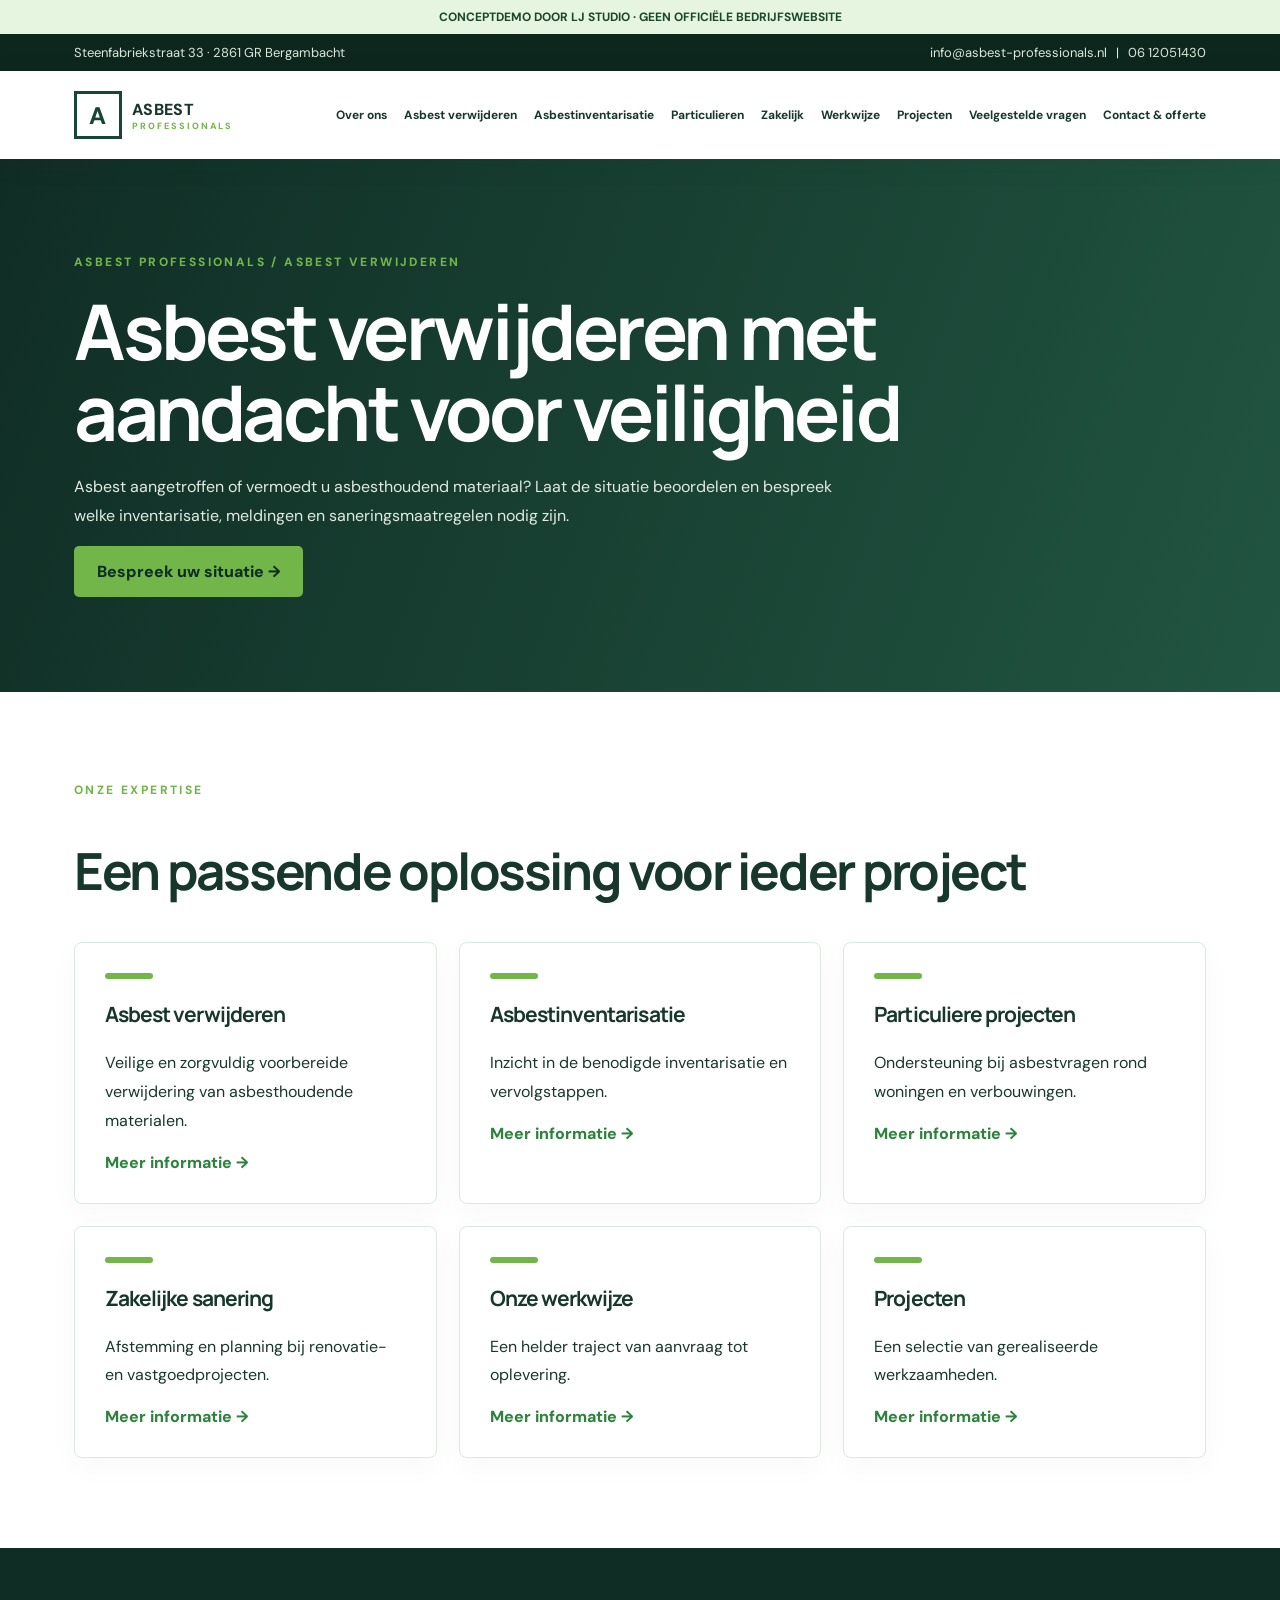
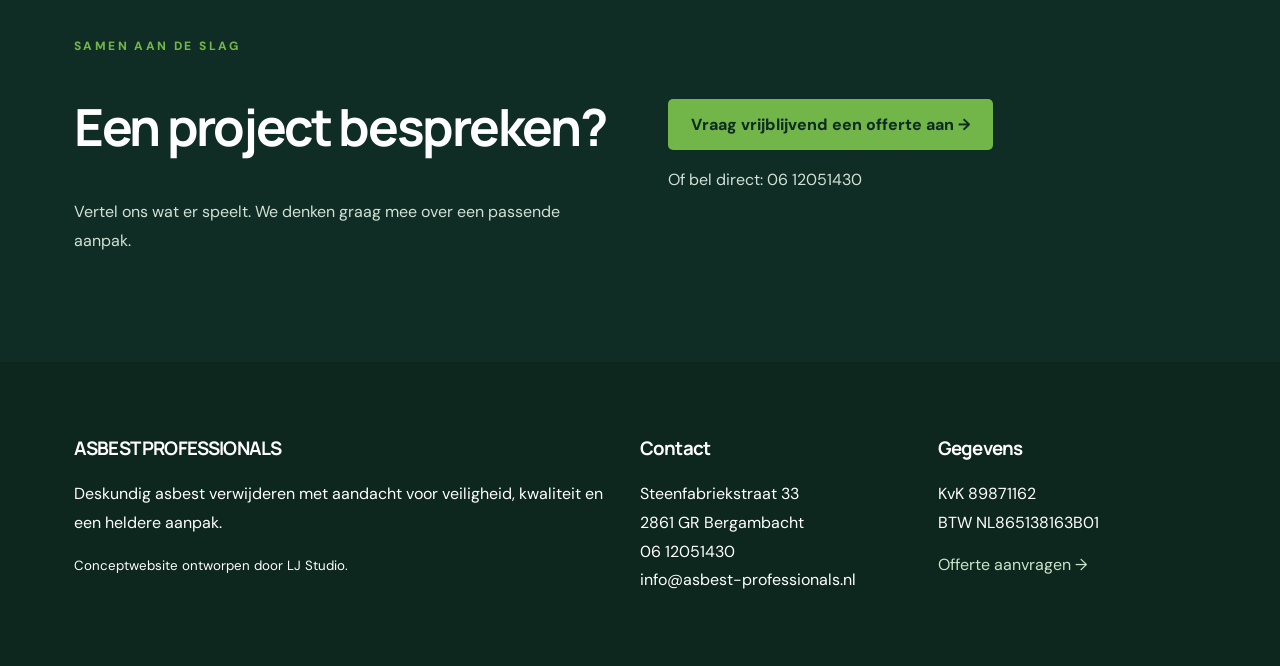
==== asbest-verwijderen.html @ 1d274811 "Add files via upload" ====
<!doctype html><html lang="nl"><head><meta charset="utf-8"><meta name="viewport" content="width=device-width,initial-scale=1"><title>Asbest verwijderen met aandacht voor veiligheid | Asbest Professionals B.V.</title><meta name="description" content="Asbest aangetroffen of vermoedt u asbesthoudend materiaal? Laat de situatie beoordelen en bespreek welke inventarisatie, meldingen en saneringsmaatregelen "><meta name="robots" content="noindex,nofollow"><meta property="og:title" content="Asbest verwijderen met aandacht voor veiligheid"><meta property="og:description" content="Asbest aangetroffen of vermoedt u asbesthoudend materiaal? Laat de situatie beoordelen en bespreek welke inventarisatie, meldingen en saneringsmaatregelen "><meta property="og:type" content="website"><meta property="og:image" content="https://impro.usercontent.one/appid/oneComWsb/domain/asbest-professionals.nl/media/asbest-professionals.nl/onewebmedia/original-5F8E7474-5B0B-4ED8-800B-7B8C0228FE6B.jpeg?etag=%228b2d0-66694ba5%22&amp;quality=85&amp;sourceContentType=image%2Fjpeg"><link rel="stylesheet" href="/style.css"><script type="application/ld+json">{"@context": "https://schema.org", "@type": "LocalBusiness", "name": "Asbest Professionals B.V.", "telephone": "+31612051430", "email": "info@asbest-professionals.nl", "address": {"@type": "PostalAddress", "streetAddress": "Steenfabriekstraat 33", "postalCode": "2861 GR", "addressLocality": "Bergambacht", "addressCountry": "NL"}}</script></head><body><div class="demo">CONCEPTDEMO DOOR LJ STUDIO · GEEN OFFICIËLE BEDRIJFSWEBSITE</div><div class="top"><div class="container"><span>Steenfabriekstraat 33 · 2861 GR Bergambacht</span><span><a href="mailto:info@asbest-professionals.nl">info@asbest-professionals.nl</a> &nbsp; | &nbsp; <a href="tel:+31612051430">06 12051430</a></span></div></div><header><div class="container head"><a href="/index.html" class="logo"><span class="logo-mark">A</span><span>ASBEST <small>PROFESSIONALS</small></span></a><nav aria-label="Hoofdnavigatie"><a href="/over-ons.html">Over ons</a><a href="/asbest-verwijderen.html">Asbest verwijderen</a><a href="/asbestinventarisatie.html">Asbestinventarisatie</a><a href="/particulieren.html">Particulieren</a><a href="/zakelijk.html">Zakelijk</a><a href="/werkwijze.html">Werkwijze</a><a href="/projecten.html">Projecten</a><a href="/veelgestelde-vragen.html">Veelgestelde vragen</a><a href="/contact.html">Contact & offerte</a></nav></div></header><main><section class="subhero"><div class="container"><div class="eyebrow">Asbest Professionals / Asbest verwijderen</div><h1>Asbest verwijderen met aandacht voor veiligheid</h1><p>Asbest aangetroffen of vermoedt u asbesthoudend materiaal? Laat de situatie beoordelen en bespreek welke inventarisatie, meldingen en saneringsmaatregelen nodig zijn.</p><a class="btn" href="/contact.html">Bespreek uw situatie →</a></div></section><section class="section"><div class="container"><div class="eyebrow">Onze expertise</div><h2>Een passende oplossing voor ieder project</h2><div class="grid"><article class="tile"><div class="stripe"></div><h3>Asbest verwijderen</h3><p>Veilige en zorgvuldig voorbereide verwijdering van asbesthoudende materialen.</p><a href="/asbest-verwijderen.html">Meer informatie →</a></article><article class="tile"><div class="stripe"></div><h3>Asbestinventarisatie</h3><p>Inzicht in de benodigde inventarisatie en vervolgstappen.</p><a href="/asbestinventarisatie.html">Meer informatie →</a></article><article class="tile"><div class="stripe"></div><h3>Particuliere projecten</h3><p>Ondersteuning bij asbestvragen rond woningen en verbouwingen.</p><a href="/particulieren.html">Meer informatie →</a></article><article class="tile"><div class="stripe"></div><h3>Zakelijke sanering</h3><p>Afstemming en planning bij renovatie- en vastgoedprojecten.</p><a href="/zakelijk.html">Meer informatie →</a></article><article class="tile"><div class="stripe"></div><h3>Onze werkwijze</h3><p>Een helder traject van aanvraag tot oplevering.</p><a href="/werkwijze.html">Meer informatie →</a></article><article class="tile"><div class="stripe"></div><h3>Projecten</h3><p>Een selectie van gerealiseerde werkzaamheden.</p><a href="/projecten.html">Meer informatie →</a></article></div></div></section><section class="section dark-section"><div class="container split"><div><div class="eyebrow">Samen aan de slag</div><h2>Een project bespreken?</h2><p>Vertel ons wat er speelt. We denken graag mee over een passende aanpak.</p></div><div><a class="btn" href="/contact.html">Vraag vrijblijvend een offerte aan →</a><p>Of bel direct: <a href="tel:+31612051430">06 12051430</a></p></div></div></section></main><footer><div class="container foot"><div><h3>ASBEST PROFESSIONALS</h3><p>Deskundig asbest verwijderen met aandacht voor veiligheid, kwaliteit en een heldere aanpak.</p><small>Conceptwebsite ontworpen door LJ Studio.</small></div><div><h3>Contact</h3><p>Steenfabriekstraat 33<br>2861 GR Bergambacht<br>06 12051430<br>info@asbest-professionals.nl</p></div><div><h3>Gegevens</h3><p>KvK 89871162<br>BTW NL865138163B01</p><a href="/contact.html">Offerte aanvragen →</a></div></div></footer></body></html>
---- style.css ----
@import url('https://fonts.googleapis.com/css2?family=DM+Sans:wght@400;500;600;700&family=Manrope:wght@400;600;700;800&display=swap');:root{--green:#72b64a;--dark:#102d25;--forest:#174637;--muted:#607269;--cream:#f3f7f1}*{box-sizing:border-box}body{margin:0;font:16px 'DM Sans',sans-serif;color:#17372d;background:#fff}h1,h2,h3{font-family:Manrope,sans-serif;letter-spacing:-.045em}h1{font-size:clamp(2.8rem,6vw,5.7rem);line-height:1.06;margin:20px 0}h2{font-size:clamp(2rem,4vw,3.3rem);line-height:1.15}p{line-height:1.8}a{color:inherit;text-decoration:none}.container{max-width:1180px;margin:auto;padding:0 24px}.top{background:#0d261e;color:#dce8dc;font-size:13px;padding:10px 0}.top .container{display:flex;justify-content:space-between;gap:20px;flex-wrap:wrap}header{background:white;position:sticky;top:0;z-index:20;box-shadow:0 4px 30px #102d2510}.head{display:flex;align-items:center;justify-content:space-between;min-height:88px;gap:20px}.logo{display:flex;align-items:center;gap:10px;font-weight:800;letter-spacing:.02em}.logo-mark{width:48px;height:48px;border:3px solid var(--forest);display:grid;place-items:center;color:var(--forest);font-size:24px}.logo small{display:block;letter-spacing:.22em;font-size:9px;color:var(--green)}nav{display:flex;gap:17px;flex-wrap:wrap;font-size:12px;font-weight:700}nav a:hover{color:#4c9d32}.btn{display:inline-flex;align-items:center;justify-content:center;padding:15px 23px;background:var(--green);border-radius:5px;color:#0e2c21;font-weight:800;border:0;cursor:pointer}.btn.dark{background:var(--dark);color:white}.hero{background:linear-gradient(90deg,#102d25f2 0%,#102d25d9 48%,#102d2522 100%),url('https://impro.usercontent.one/appid/oneComWsb/domain/asbest-professionals.nl/media/asbest-professionals.nl/onewebmedia/original-5F8E7474-5B0B-4ED8-800B-7B8C0228FE6B.jpeg?etag=%228b2d0-66694ba5%22&quality=85&sourceContentType=image%2Fjpeg') center/cover;min-height:590px;display:flex;align-items:center;color:white}.hero .container{width:100%}.hero p{max-width:610px;color:#e4ede5;font-size:18px}.eyebrow{text-transform:uppercase;letter-spacing:.2em;color:var(--green);font-weight:800;font-size:12px}.actions{display:flex;gap:14px;flex-wrap:wrap;margin-top:30px}.outline{border:1px solid #ffffff99;color:white;padding:14px 22px;border-radius:5px;font-weight:700}.section{padding:90px 0}.soft{background:var(--cream)}.grid{display:grid;grid-template-columns:repeat(3,1fr);gap:22px}.tile{background:white;padding:30px;border:1px solid #dce9de;border-radius:8px;box-shadow:0 8px 30px #102d2508}.tile h3{font-size:21px}.tile a{color:#2d823c;font-weight:800}.stripe{height:6px;width:48px;background:var(--green);border-radius:6px}.photo{width:100%;height:290px;object-fit:cover;border-radius:8px}.split{display:grid;grid-template-columns:1fr 1fr;gap:55px;align-items:center}.dark-section{background:var(--dark);color:white}.dark-section p{color:#d1e1d6}.subhero{padding:95px 0;background:linear-gradient(110deg,#102d25,#215541);color:white}.subhero p{max-width:780px;color:#e1ebe2}.project-list{display:grid;grid-template-columns:repeat(3,1fr);gap:16px}.project{border:1px solid #dbe6df;border-radius:7px;padding:22px;background:white}.project span{font-size:12px;color:#5b9e4e;font-weight:800}.faq details{padding:22px 0;border-bottom:1px solid #d6e3d8}.faq summary{cursor:pointer;font-weight:800}.formgrid{display:grid;grid-template-columns:1fr 1fr;gap:18px}label{display:block;font-weight:700;font-size:13px;margin-bottom:7px}input,select,textarea{width:100%;padding:14px;border:1px solid #cadace;border-radius:5px;font:inherit}textarea{min-height:130px}footer{background:#0d261e;color:white;padding:55px 0}footer a{color:#cbe4c8}.foot{display:grid;grid-template-columns:2fr 1fr 1fr;gap:30px}.notice{background:#e7f1e7;padding:15px;border-left:4px solid var(--green);font-size:14px}.demo{background:#e5f5df;color:#18472a;padding:9px;text-align:center;font-size:12px;font-weight:700}@media(max-width:850px){nav{overflow-x:auto;flex-wrap:nowrap;padding:10px 0;max-width:100%}.head{flex-direction:column;align-items:flex-start;padding-top:15px}.grid,.project-list{grid-template-columns:1fr 1fr}.split,.foot{grid-template-columns:1fr}.hero{min-height:580px;background-position:65% center}}@media(max-width:550px){.grid,.project-list,.formgrid{grid-template-columns:1fr}.section{padding:60px 0}.top{font-size:11px}h1{font-size:2.8rem}}
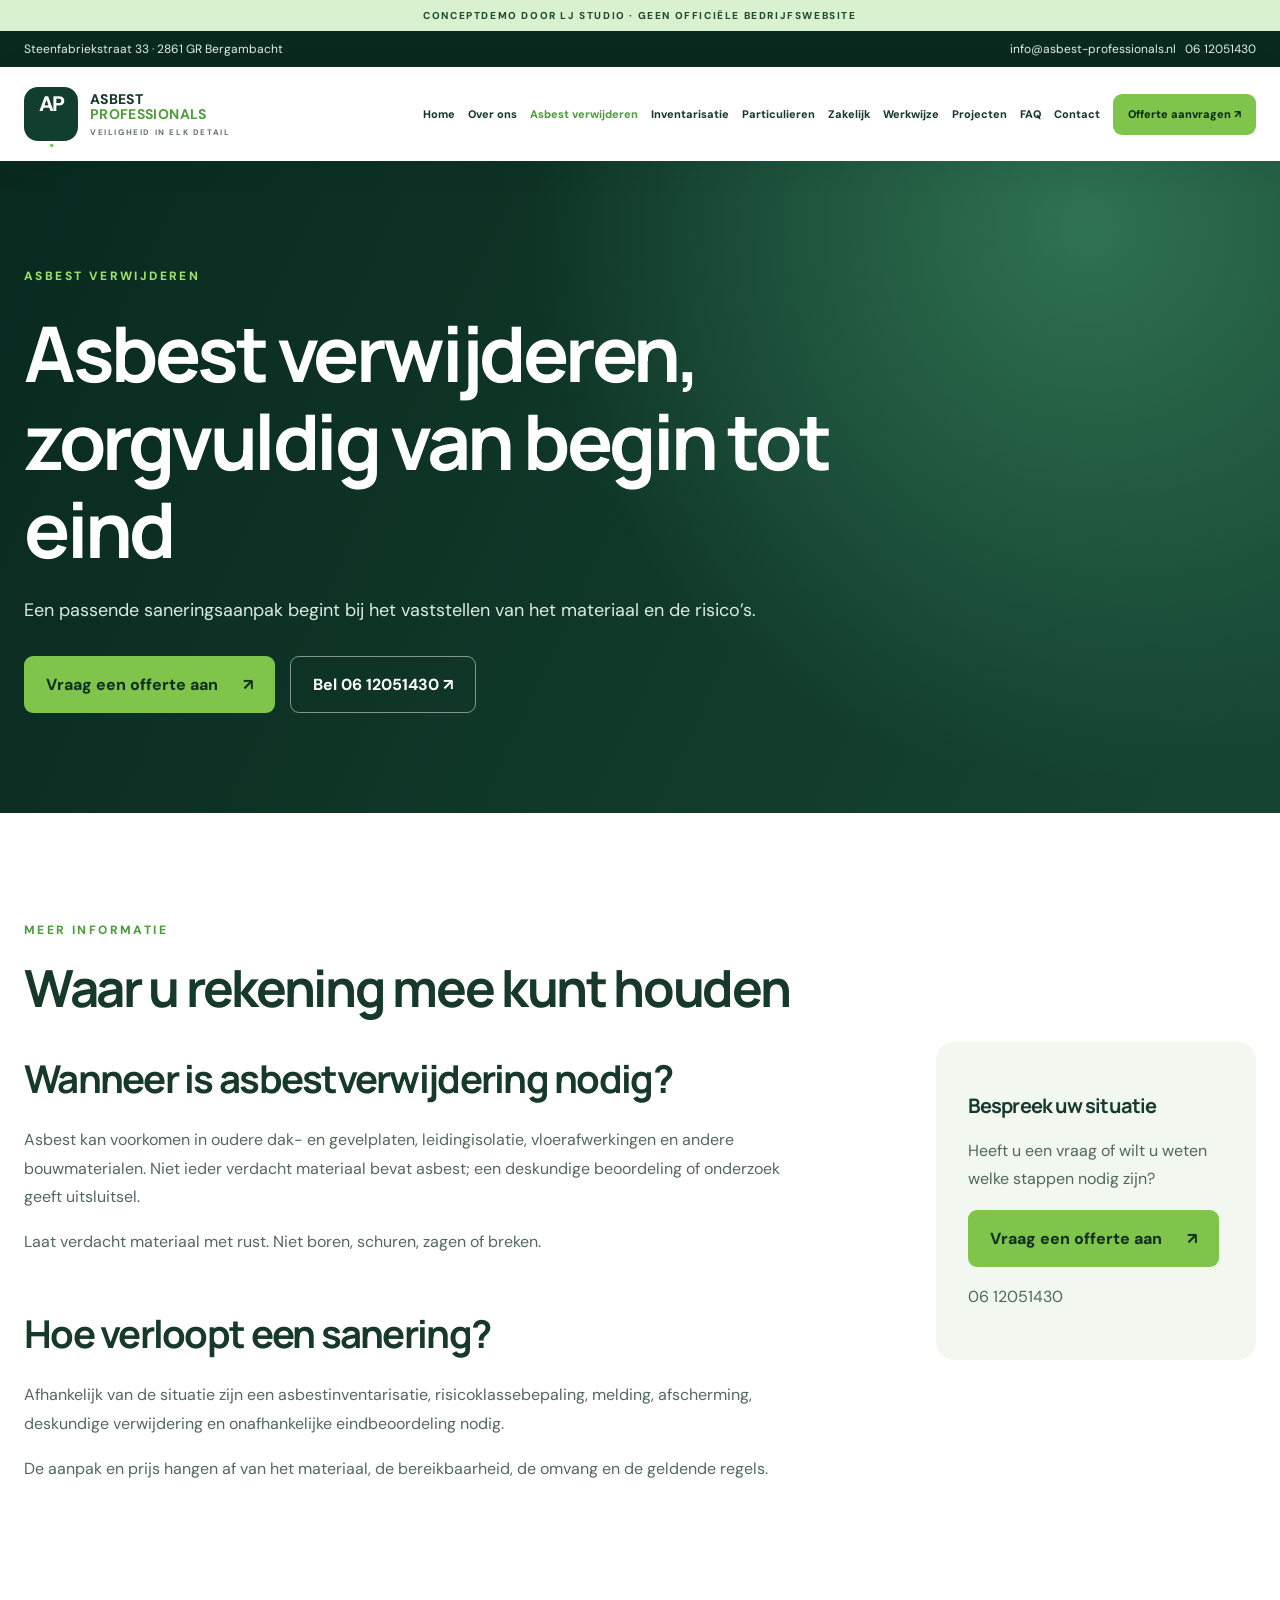
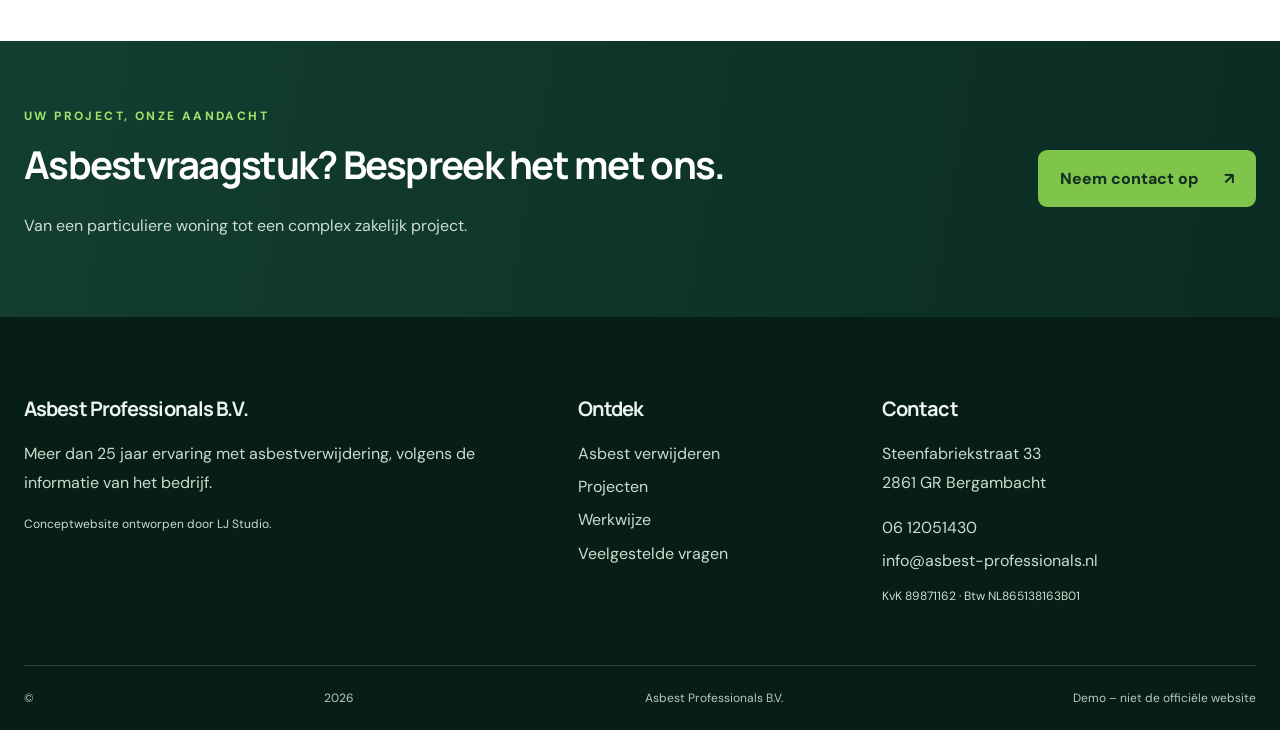
==== commit c3a63ac4: "Add files via upload" ====
--- a/asbest-verwijderen.html
+++ b/asbest-verwijderen.html
@@ -1 +1 @@
-<!doctype html><html lang="nl"><head><meta charset="utf-8"><meta name="viewport" content="width=device-width,initial-scale=1"><title>Asbest verwijderen met aandacht voor veiligheid | Asbest Professionals B.V.</title><meta name="description" content="Asbest aangetroffen of vermoedt u asbesthoudend materiaal? Laat de situatie beoordelen en bespreek welke inventarisatie, meldingen en saneringsmaatregelen "><meta name="robots" content="noindex,nofollow"><meta property="og:title" content="Asbest verwijderen met aandacht voor veiligheid"><meta property="og:description" content="Asbest aangetroffen of vermoedt u asbesthoudend materiaal? Laat de situatie beoordelen en bespreek welke inventarisatie, meldingen en saneringsmaatregelen "><meta property="og:type" content="website"><meta property="og:image" content="https://impro.usercontent.one/appid/oneComWsb/domain/asbest-professionals.nl/media/asbest-professionals.nl/onewebmedia/original-5F8E7474-5B0B-4ED8-800B-7B8C0228FE6B.jpeg?etag=%228b2d0-66694ba5%22&amp;quality=85&amp;sourceContentType=image%2Fjpeg"><link rel="stylesheet" href="/style.css"><script type="application/ld+json">{"@context": "https://schema.org", "@type": "LocalBusiness", "name": "Asbest Professionals B.V.", "telephone": "+31612051430", "email": "info@asbest-professionals.nl", "address": {"@type": "PostalAddress", "streetAddress": "Steenfabriekstraat 33", "postalCode": "2861 GR", "addressLocality": "Bergambacht", "addressCountry": "NL"}}</script></head><body><div class="demo">CONCEPTDEMO DOOR LJ STUDIO · GEEN OFFICIËLE BEDRIJFSWEBSITE</div><div class="top"><div class="container"><span>Steenfabriekstraat 33 · 2861 GR Bergambacht</span><span><a href="mailto:info@asbest-professionals.nl">info@asbest-professionals.nl</a> &nbsp; | &nbsp; <a href="tel:+31612051430">06 12051430</a></span></div></div><header><div class="container head"><a href="/index.html" class="logo"><span class="logo-mark">A</span><span>ASBEST <small>PROFESSIONALS</small></span></a><nav aria-label="Hoofdnavigatie"><a href="/over-ons.html">Over ons</a><a href="/asbest-verwijderen.html">Asbest verwijderen</a><a href="/asbestinventarisatie.html">Asbestinventarisatie</a><a href="/particulieren.html">Particulieren</a><a href="/zakelijk.html">Zakelijk</a><a href="/werkwijze.html">Werkwijze</a><a href="/projecten.html">Projecten</a><a href="/veelgestelde-vragen.html">Veelgestelde vragen</a><a href="/contact.html">Contact & offerte</a></nav></div></header><main><section class="subhero"><div class="container"><div class="eyebrow">Asbest Professionals / Asbest verwijderen</div><h1>Asbest verwijderen met aandacht voor veiligheid</h1><p>Asbest aangetroffen of vermoedt u asbesthoudend materiaal? Laat de situatie beoordelen en bespreek welke inventarisatie, meldingen en saneringsmaatregelen nodig zijn.</p><a class="btn" href="/contact.html">Bespreek uw situatie →</a></div></section><section class="section"><div class="container"><div class="eyebrow">Onze expertise</div><h2>Een passende oplossing voor ieder project</h2><div class="grid"><article class="tile"><div class="stripe"></div><h3>Asbest verwijderen</h3><p>Veilige en zorgvuldig voorbereide verwijdering van asbesthoudende materialen.</p><a href="/asbest-verwijderen.html">Meer informatie →</a></article><article class="tile"><div class="stripe"></div><h3>Asbestinventarisatie</h3><p>Inzicht in de benodigde inventarisatie en vervolgstappen.</p><a href="/asbestinventarisatie.html">Meer informatie →</a></article><article class="tile"><div class="stripe"></div><h3>Particuliere projecten</h3><p>Ondersteuning bij asbestvragen rond woningen en verbouwingen.</p><a href="/particulieren.html">Meer informatie →</a></article><article class="tile"><div class="stripe"></div><h3>Zakelijke sanering</h3><p>Afstemming en planning bij renovatie- en vastgoedprojecten.</p><a href="/zakelijk.html">Meer informatie →</a></article><article class="tile"><div class="stripe"></div><h3>Onze werkwijze</h3><p>Een helder traject van aanvraag tot oplevering.</p><a href="/werkwijze.html">Meer informatie →</a></article><article class="tile"><div class="stripe"></div><h3>Projecten</h3><p>Een selectie van gerealiseerde werkzaamheden.</p><a href="/projecten.html">Meer informatie →</a></article></div></div></section><section class="section dark-section"><div class="container split"><div><div class="eyebrow">Samen aan de slag</div><h2>Een project bespreken?</h2><p>Vertel ons wat er speelt. We denken graag mee over een passende aanpak.</p></div><div><a class="btn" href="/contact.html">Vraag vrijblijvend een offerte aan →</a><p>Of bel direct: <a href="tel:+31612051430">06 12051430</a></p></div></div></section></main><footer><div class="container foot"><div><h3>ASBEST PROFESSIONALS</h3><p>Deskundig asbest verwijderen met aandacht voor veiligheid, kwaliteit en een heldere aanpak.</p><small>Conceptwebsite ontworpen door LJ Studio.</small></div><div><h3>Contact</h3><p>Steenfabriekstraat 33<br>2861 GR Bergambacht<br>06 12051430<br>info@asbest-professionals.nl</p></div><div><h3>Gegevens</h3><p>KvK 89871162<br>BTW NL865138163B01</p><a href="/contact.html">Offerte aanvragen →</a></div></div></footer></body></html>+<!doctype html><html lang="nl"><head><meta charset="utf-8"><meta name="viewport" content="width=device-width,initial-scale=1"><meta name="theme-color" content="#123e30"><title>Asbest verwijderen, zorgvuldig van begin tot eind | Asbest Professionals B.V.</title><meta name="description" content="Een passende saneringsaanpak begint bij het vaststellen van het materiaal en de risico’s."><meta name="robots" content="noindex,nofollow"><link rel="canonical" href="https://www.asbest-professionals.nl/asbest-verwijderen.html"><meta property="og:type" content="website"><meta property="og:locale" content="nl_NL"><meta property="og:title" content="Asbest verwijderen, zorgvuldig van begin tot eind"><meta property="og:description" content="Een passende saneringsaanpak begint bij het vaststellen van het materiaal en de risico’s."><meta property="og:url" content="https://www.asbest-professionals.nl/asbest-verwijderen.html"><meta property="og:image" content="https://impro.usercontent.one/appid/oneComWsb/domain/asbest-professionals.nl/media/asbest-professionals.nl/onewebmedia/original-5F8E7474-5B0B-4ED8-800B-7B8C0228FE6B.jpeg?etag=%228b2d0-66694ba5%22&amp;quality=85&amp;sourceContentType=image%2Fjpeg"><link rel="stylesheet" href="./style.css"><script defer src="./script.js"></script><script type="application/ld+json">{"@context": "https://schema.org", "@type": "GeneralContractor", "name": "Asbest Professionals B.V.", "url": "https://www.asbest-professionals.nl/", "telephone": "+31612051430", "email": "info@asbest-professionals.nl", "address": {"@type": "PostalAddress", "streetAddress": "Steenfabriekstraat 33", "postalCode": "2861 GR", "addressLocality": "Bergambacht", "addressCountry": "NL"}}</script></head><body><a class="skip" href="#inhoud">Direct naar inhoud</a><div class="demo">CONCEPTDEMO DOOR LJ STUDIO · GEEN OFFICIËLE BEDRIJFSWEBSITE</div><div class="utility"><div class="wrap"><span>Steenfabriekstraat 33 · 2861 GR Bergambacht</span><span><a href="mailto:info@asbest-professionals.nl">info@asbest-professionals.nl</a> &nbsp; <a href="tel:+31612051430">06 12051430</a></span></div></div><header class="site-header"><div class="wrap header-inner"><a class="brand" href="./index.html" aria-label="Asbest Professionals – home"><span class="brand-icon">AP<span>.</span></span><span class="brand-words">ASBEST <strong>PROFESSIONALS</strong><small>VEILIGHEID IN ELK DETAIL</small></span></a><button class="menu-toggle" aria-controls="mainnav" aria-expanded="false" type="button">☰ <span>Menu</span></button><nav id="mainnav" aria-label="Hoofdnavigatie"><a class="" href="./index.html">Home</a><a class="" href="./over-ons.html">Over ons</a><a class="current" href="./asbest-verwijderen.html">Asbest verwijderen</a><a class="" href="./asbestinventarisatie.html">Inventarisatie</a><a class="" href="./particulieren.html">Particulieren</a><a class="" href="./zakelijk.html">Zakelijk</a><a class="" href="./werkwijze.html">Werkwijze</a><a class="" href="./projecten.html">Projecten</a><a class="" href="./veelgestelde-vragen.html">FAQ</a><a class="" href="./contact.html">Contact</a><a class="nav-cta" href="./contact.html">Offerte aanvragen ↗</a></nav></div></header><main id="inhoud"><section class="page-hero"><div class="wrap"><span class="eyebrow">ASBEST VERWIJDEREN</span><h1>Asbest verwijderen, zorgvuldig van begin tot eind</h1><p>Een passende saneringsaanpak begint bij het vaststellen van het materiaal en de risico’s.</p><div class="hero-actions"><a class="button" href="contact.html">Vraag een offerte aan <span aria-hidden="true">↗</span></a><a class="ghost" href="tel:+31612051430">Bel 06 12051430 ↗</a></div></div></section><section class="section "><div class="wrap"><span class="eyebrow">MEER INFORMATIE</span><h2>Waar u rekening mee kunt houden</h2><div class="article-layout"><div><div class="prose"><h2>Wanneer is asbestverwijdering nodig?</h2><p>Asbest kan voorkomen in oudere dak- en gevelplaten, leidingisolatie, vloerafwerkingen en andere bouwmaterialen. Niet ieder verdacht materiaal bevat asbest; een deskundige beoordeling of onderzoek geeft uitsluitsel.</p><p>Laat verdacht materiaal met rust. Niet boren, schuren, zagen of breken.</p></div><div class="prose"><h2>Hoe verloopt een sanering?</h2><p>Afhankelijk van de situatie zijn een asbestinventarisatie, risicoklassebepaling, melding, afscherming, deskundige verwijdering en onafhankelijke eindbeoordeling nodig.</p><p>De aanpak en prijs hangen af van het materiaal, de bereikbaarheid, de omvang en de geldende regels.</p></div></div><aside class="sidebar"><h3>Bespreek uw situatie</h3><p>Heeft u een vraag of wilt u weten welke stappen nodig zijn?</p><a class="button" href="contact.html">Vraag een offerte aan <span aria-hidden="true">↗</span></a><p><a href="tel:+31612051430">06 12051430</a></p></aside></div></div></section></main><section class="cta-band"><div class="wrap cta-flex"><div><span class="eyebrow">UW PROJECT, ONZE AANDACHT</span><h2>Asbestvraagstuk? Bespreek het met ons.</h2><p>Van een particuliere woning tot een complex zakelijk project.</p></div><a class="button" href="contact.html">Neem contact op <span aria-hidden="true">↗</span></a></div></section><footer><div class="wrap footer-grid"><div><h3>Asbest Professionals B.V.</h3><p>Meer dan 25 jaar ervaring met asbestverwijdering, volgens de informatie van het bedrijf.</p><p class="fine">Conceptwebsite ontworpen door LJ Studio.</p></div><div><h3>Ontdek</h3><a href="./asbest-verwijderen.html">Asbest verwijderen</a><a href="./projecten.html">Projecten</a><a href="./werkwijze.html">Werkwijze</a><a href="./veelgestelde-vragen.html">Veelgestelde vragen</a></div><div><h3>Contact</h3><p>Steenfabriekstraat 33<br>2861 GR Bergambacht</p><a href="tel:+31612051430">06 12051430</a><a href="mailto:info@asbest-professionals.nl">info@asbest-professionals.nl</a><p class="fine">KvK 89871162 · Btw NL865138163B01</p></div></div><div class="wrap footer-bottom">© <span id="year">2026</span> Asbest Professionals B.V. <span>Demo – niet de officiële website</span></div></footer></body></html>
--- a/style.css
+++ b/style.css
@@ -1 +1 @@
-@import url('https://fonts.googleapis.com/css2?family=DM+Sans:wght@400;500;600;700&family=Manrope:wght@400;600;700;800&display=swap');:root{--green:#72b64a;--dark:#102d25;--forest:#174637;--muted:#607269;--cream:#f3f7f1}*{box-sizing:border-box}body{margin:0;font:16px 'DM Sans',sans-serif;color:#17372d;background:#fff}h1,h2,h3{font-family:Manrope,sans-serif;letter-spacing:-.045em}h1{font-size:clamp(2.8rem,6vw,5.7rem);line-height:1.06;margin:20px 0}h2{font-size:clamp(2rem,4vw,3.3rem);line-height:1.15}p{line-height:1.8}a{color:inherit;text-decoration:none}.container{max-width:1180px;margin:auto;padding:0 24px}.top{background:#0d261e;color:#dce8dc;font-size:13px;padding:10px 0}.top .container{display:flex;justify-content:space-between;gap:20px;flex-wrap:wrap}header{background:white;position:sticky;top:0;z-index:20;box-shadow:0 4px 30px #102d2510}.head{display:flex;align-items:center;justify-content:space-between;min-height:88px;gap:20px}.logo{display:flex;align-items:center;gap:10px;font-weight:800;letter-spacing:.02em}.logo-mark{width:48px;height:48px;border:3px solid var(--forest);display:grid;place-items:center;color:var(--forest);font-size:24px}.logo small{display:block;letter-spacing:.22em;font-size:9px;color:var(--green)}nav{display:flex;gap:17px;flex-wrap:wrap;font-size:12px;font-weight:700}nav a:hover{color:#4c9d32}.btn{display:inline-flex;align-items:center;justify-content:center;padding:15px 23px;background:var(--green);border-radius:5px;color:#0e2c21;font-weight:800;border:0;cursor:pointer}.btn.dark{background:var(--dark);color:white}.hero{background:linear-gradient(90deg,#102d25f2 0%,#102d25d9 48%,#102d2522 100%),url('https://impro.usercontent.one/appid/oneComWsb/domain/asbest-professionals.nl/media/asbest-professionals.nl/onewebmedia/original-5F8E7474-5B0B-4ED8-800B-7B8C0228FE6B.jpeg?etag=%228b2d0-66694ba5%22&quality=85&sourceContentType=image%2Fjpeg') center/cover;min-height:590px;display:flex;align-items:center;color:white}.hero .container{width:100%}.hero p{max-width:610px;color:#e4ede5;font-size:18px}.eyebrow{text-transform:uppercase;letter-spacing:.2em;color:var(--green);font-weight:800;font-size:12px}.actions{display:flex;gap:14px;flex-wrap:wrap;margin-top:30px}.outline{border:1px solid #ffffff99;color:white;padding:14px 22px;border-radius:5px;font-weight:700}.section{padding:90px 0}.soft{background:var(--cream)}.grid{display:grid;grid-template-columns:repeat(3,1fr);gap:22px}.tile{background:white;padding:30px;border:1px solid #dce9de;border-radius:8px;box-shadow:0 8px 30px #102d2508}.tile h3{font-size:21px}.tile a{color:#2d823c;font-weight:800}.stripe{height:6px;width:48px;background:var(--green);border-radius:6px}.photo{width:100%;height:290px;object-fit:cover;border-radius:8px}.split{display:grid;grid-template-columns:1fr 1fr;gap:55px;align-items:center}.dark-section{background:var(--dark);color:white}.dark-section p{color:#d1e1d6}.subhero{padding:95px 0;background:linear-gradient(110deg,#102d25,#215541);color:white}.subhero p{max-width:780px;color:#e1ebe2}.project-list{display:grid;grid-template-columns:repeat(3,1fr);gap:16px}.project{border:1px solid #dbe6df;border-radius:7px;padding:22px;background:white}.project span{font-size:12px;color:#5b9e4e;font-weight:800}.faq details{padding:22px 0;border-bottom:1px solid #d6e3d8}.faq summary{cursor:pointer;font-weight:800}.formgrid{display:grid;grid-template-columns:1fr 1fr;gap:18px}label{display:block;font-weight:700;font-size:13px;margin-bottom:7px}input,select,textarea{width:100%;padding:14px;border:1px solid #cadace;border-radius:5px;font:inherit}textarea{min-height:130px}footer{background:#0d261e;color:white;padding:55px 0}footer a{color:#cbe4c8}.foot{display:grid;grid-template-columns:2fr 1fr 1fr;gap:30px}.notice{background:#e7f1e7;padding:15px;border-left:4px solid var(--green);font-size:14px}.demo{background:#e5f5df;color:#18472a;padding:9px;text-align:center;font-size:12px;font-weight:700}@media(max-width:850px){nav{overflow-x:auto;flex-wrap:nowrap;padding:10px 0;max-width:100%}.head{flex-direction:column;align-items:flex-start;padding-top:15px}.grid,.project-list{grid-template-columns:1fr 1fr}.split,.foot{grid-template-columns:1fr}.hero{min-height:580px;background-position:65% center}}@media(max-width:550px){.grid,.project-list,.formgrid{grid-template-columns:1fr}.section{padding:60px 0}.top{font-size:11px}h1{font-size:2.8rem}}+@import url('https://fonts.googleapis.com/css2?family=DM+Sans:wght@400;500;600;700&family=Manrope:wght@400;500;600;700;800&display=swap');:root{--forest:#123e30;--dark:#09291f;--green:#7fc44b;--leaf:#4e9c3b;--pale:#f2f7ef;--ink:#17392c;--muted:#64766c;--border:#e0e9df}*{box-sizing:border-box}html{scroll-behavior:smooth}body{margin:0;color:var(--ink);font:16px/1.7 'DM Sans',Arial,sans-serif;background:white}h1,h2,h3{font-family:Manrope,Arial,sans-serif;line-height:1.15;letter-spacing:-.045em}h1{font-size:clamp(2.8rem,6vw,5.8rem);margin:20px 0}h2{font-size:clamp(2rem,4vw,3.6rem);margin:15px 0 25px}h3{font-size:1.25rem}p{line-height:1.8}a{color:inherit;text-decoration:none}a:hover{color:var(--leaf)}button,input,textarea,select{font:inherit}.wrap{width:min(1240px,calc(100% - 48px));margin:auto}.skip{position:absolute;top:-100px;left:10px;background:white;padding:10px;z-index:100}.skip:focus{top:10px}.demo{background:#d9f1cf;color:#214c29;text-align:center;padding:7px 12px;font-size:10px;font-weight:800;letter-spacing:.16em}.utility{background:var(--dark);color:#e3efe7;font-size:12px;padding:8px 0}.utility .wrap{display:flex;justify-content:space-between;gap:12px;flex-wrap:wrap}.site-header{position:sticky;top:0;background:#fff;z-index:50;box-shadow:0 8px 28px #102e2112}.header-inner{display:flex;align-items:center;justify-content:space-between;gap:22px;min-height:94px}.brand{display:flex;align-items:center;gap:12px;flex-shrink:0}.brand-icon{width:54px;height:54px;border-radius:14px;background:var(--forest);display:grid;place-items:center;color:white;font-weight:800;font-size:21px;letter-spacing:-.09em}.brand-icon span{color:var(--green)}.brand-words{font-size:14px;font-weight:800;line-height:1.1;letter-spacing:.025em}.brand-words strong,.brand-words small{display:block}.brand-words strong{color:var(--leaf)}.brand-words small{font-size:8px;letter-spacing:.2em;margin-top:5px;color:var(--muted)}nav{display:flex;align-items:center;gap:13px;flex-wrap:wrap;justify-content:flex-end}nav a{font-size:11px;font-weight:800;white-space:nowrap}nav a.current{color:var(--leaf)}nav .nav-cta{background:var(--green);color:var(--dark);padding:11px 15px;border-radius:9px}.menu-toggle{display:none;border:1px solid var(--border);background:white;padding:10px 14px;border-radius:9px}.eyebrow{font-size:12px;font-weight:800;letter-spacing:.2em;color:var(--leaf)}.hero{background:linear-gradient(90deg,#09291ff7 0%,#123e30e8 45%,#123e3080 100%),var(--hero-image) center/cover;min-height:690px;color:white;display:flex;align-items:center}.hero-grid{display:flex;align-items:center;justify-content:space-between;gap:20px}.hero-content{max-width:810px;padding:85px 0}.hero h1 em{font-style:normal;color:var(--green)}.hero p{max-width:620px;color:#e0ebe3;font-size:18px}.hero .eyebrow,.page-hero .eyebrow,.cta-band .eyebrow{color:#9de26b}.hero-actions{display:flex;align-items:center;gap:15px;flex-wrap:wrap;margin-top:30px}.button{display:inline-flex;align-items:center;gap:25px;justify-content:space-between;background:var(--green);border:0;border-radius:9px;color:#113021;font-weight:800;padding:15px 22px;cursor:pointer;transition:transform .2s}.button:hover{color:#113021;transform:translateY(-2px)}.ghost{border:1px solid #ffffff7a;border-radius:9px;padding:14px 22px;color:white;font-weight:700}.ghost:hover{color:white;background:#ffffff1c}.hero-caption{margin-top:42px;font-size:13px;color:#c7ddcc}.hero-stamp{border:1px solid #ffffff55;border-radius:100%;width:165px;height:165px;flex-shrink:0;display:flex;align-items:center;justify-content:center;flex-direction:column;transform:rotate(10deg);background:#ffffff12;backdrop-filter:blur(5px)}.hero-stamp>span{font-size:10px;letter-spacing:.2em}.hero-stamp strong{font-size:64px;line-height:1}.hero-stamp strong span{color:var(--green)}.hero-stamp small{font-size:9px}.trust-strip{background:#eaf4e7;border-bottom:1px solid var(--border)}.trust-grid{display:grid;grid-template-columns:repeat(4,1fr);gap:15px;padding:26px 0}.trust-grid>div{display:flex;flex-direction:column;border-right:1px solid #cfe2ce;padding-left:15px}.trust-grid strong{font-size:23px;font-family:Manrope}.trust-grid span{font-size:12px;color:var(--muted)}.section{padding:clamp(65px,8vw,115px) 0}.soft{background:var(--pale)}.section-lead{max-width:710px;color:var(--muted);font-size:17px;margin-bottom:35px}.cards{display:grid;grid-template-columns:repeat(3,1fr);gap:20px}.card{background:white;padding:33px;border:1px solid var(--border);border-radius:17px;box-shadow:0 14px 36px #173b2710;transition:transform .2s}.card:hover{transform:translateY(-4px)}.card-no{color:var(--leaf);font-weight:800;font-size:13px}.card h3{font-size:23px;margin:20px 0 10px}.card p{color:var(--muted);font-size:15px}.text-link{color:#317b39;font-weight:800;font-size:14px}.feature{display:grid;grid-template-columns:1fr 1fr;gap:70px;align-items:center}.feature-image{position:relative}.feature-image img{width:100%;height:490px;object-fit:cover;border-radius:20px}.image-tag{position:absolute;bottom:20px;left:20px;background:var(--green);padding:12px 17px;border-radius:7px;font-size:11px;font-weight:800}.feature p{color:var(--muted)}.info-grid{display:grid;grid-template-columns:repeat(3,1fr);gap:25px}.info-grid article{padding:20px 12px}.info-grid p{color:var(--muted)}.icon-bubble{display:grid;place-items:center;width:54px;height:54px;background:#d7edcd;border-radius:14px;color:var(--forest);font-size:24px;font-weight:800}.contact-promo{background:var(--forest);color:white;border-radius:22px;padding:45px;display:flex;align-items:center;justify-content:space-between;gap:30px}.contact-promo p{color:#d6e8da}.page-hero{background:radial-gradient(circle at 85% 10%,#2f7252,transparent 45%),linear-gradient(115deg,#09291f,#164632);color:white;padding:100px 0}.page-hero h1{max-width:900px}.page-hero p{font-size:18px;color:#dcebe0;max-width:750px}.article-layout{display:grid;grid-template-columns:minmax(0,1fr) 320px;gap:70px}.prose{max-width:780px;margin-bottom:55px}.prose h2{font-size:clamp(1.7rem,3vw,2.5rem)}.prose p{color:#526a5b}.sidebar,.contact-details{background:var(--pale);padding:32px;border-radius:18px;align-self:start}.sidebar p,.contact-details p{color:#516859}.faq{max-width:900px}.faq details{border-bottom:1px solid var(--border);padding:22px 0}.faq summary{font-weight:800;cursor:pointer}.faq p{color:var(--muted)}.project-grid{display:grid;grid-template-columns:repeat(3,1fr);gap:24px}.project-card{border:1px solid var(--border);border-radius:17px;overflow:hidden;background:white}.project-photo img{width:100%;height:190px;object-fit:cover;display:block}.project-copy{padding:25px}.project-copy span{color:var(--leaf);font-size:11px;font-weight:800;letter-spacing:.12em}.project-copy p{font-size:13px;color:var(--muted)}.contact-layout{display:grid;grid-template-columns:minmax(0,1fr) 340px;gap:45px}.form-box{border:1px solid var(--border);border-radius:20px;padding:38px}.form-box h2{font-size:2rem}.form-grid{display:grid;grid-template-columns:1fr 1fr;gap:18px}.form-box label{display:block;font-size:13px;font-weight:800;margin-bottom:20px}.form-box input:not([type=checkbox]),.form-box select,.form-box textarea{display:block;width:100%;border:1px solid #cddccc;border-radius:8px;padding:12px;margin-top:8px;background:white}.form-box textarea{resize:vertical}.consent{display:flex!important;align-items:flex-start;gap:10px}.consent input{margin-top:6px}.form-note,.fine{font-size:12px;color:var(--muted)}.notice{background:#e3f0db;padding:18px;border-left:4px solid var(--leaf);border-radius:8px}.cta-band{background:linear-gradient(100deg,#123e30,#0b2c23);padding:60px 0;color:white}.cta-flex{display:flex;align-items:center;justify-content:space-between;gap:35px}.cta-flex h2{font-size:clamp(1.8rem,3vw,3rem)}.cta-flex p{color:#cdded2}footer{background:#071e18;color:#ecf5ed;padding:60px 0 22px}.footer-grid{display:grid;grid-template-columns:2fr 1fr 1.5fr;gap:55px}.footer-grid a{display:block;color:#c6dfcb;margin:6px 0}.footer-grid p{color:#c6dfcb}.footer-bottom{display:flex;justify-content:space-between;gap:15px;flex-wrap:wrap;border-top:1px solid #ffffff26;margin-top:45px;padding-top:22px;color:#b7cbbb;font-size:12px}@media(max-width:1150px){.header-inner{flex-wrap:wrap;padding:15px 0}nav{justify-content:flex-start;width:100%}.hero-stamp{display:none}}@media(max-width:750px){.wrap{width:min(100% - 32px,1240px)}.utility{display:none}.header-inner{min-height:75px;flex-wrap:nowrap}.menu-toggle{display:block;margin-left:auto}nav{display:none;position:absolute;top:100%;left:0;right:0;background:white;padding:20px 18px;box-shadow:0 18px 30px #0002;max-height:70vh;overflow-y:auto}nav.open{display:flex;flex-direction:column;align-items:stretch}nav a{font-size:14px;padding:8px}.hero{min-height:610px}.hero-content{padding:70px 0}.hero p{font-size:16px}.trust-grid,.cards,.info-grid,.project-grid,.feature,.article-layout,.contact-layout,.footer-grid{grid-template-columns:1fr}.trust-grid{grid-template-columns:1fr 1fr}.feature{gap:25px}.feature-image img{height:300px}.form-grid{grid-template-columns:1fr;gap:0}.form-box{padding:22px}.cta-flex,.contact-promo{flex-direction:column;align-items:flex-start}.page-hero{padding:70px 0}.section{padding:65px 0}}@media(prefers-reduced-motion:reduce){html{scroll-behavior:auto}*{transition:none!important}}
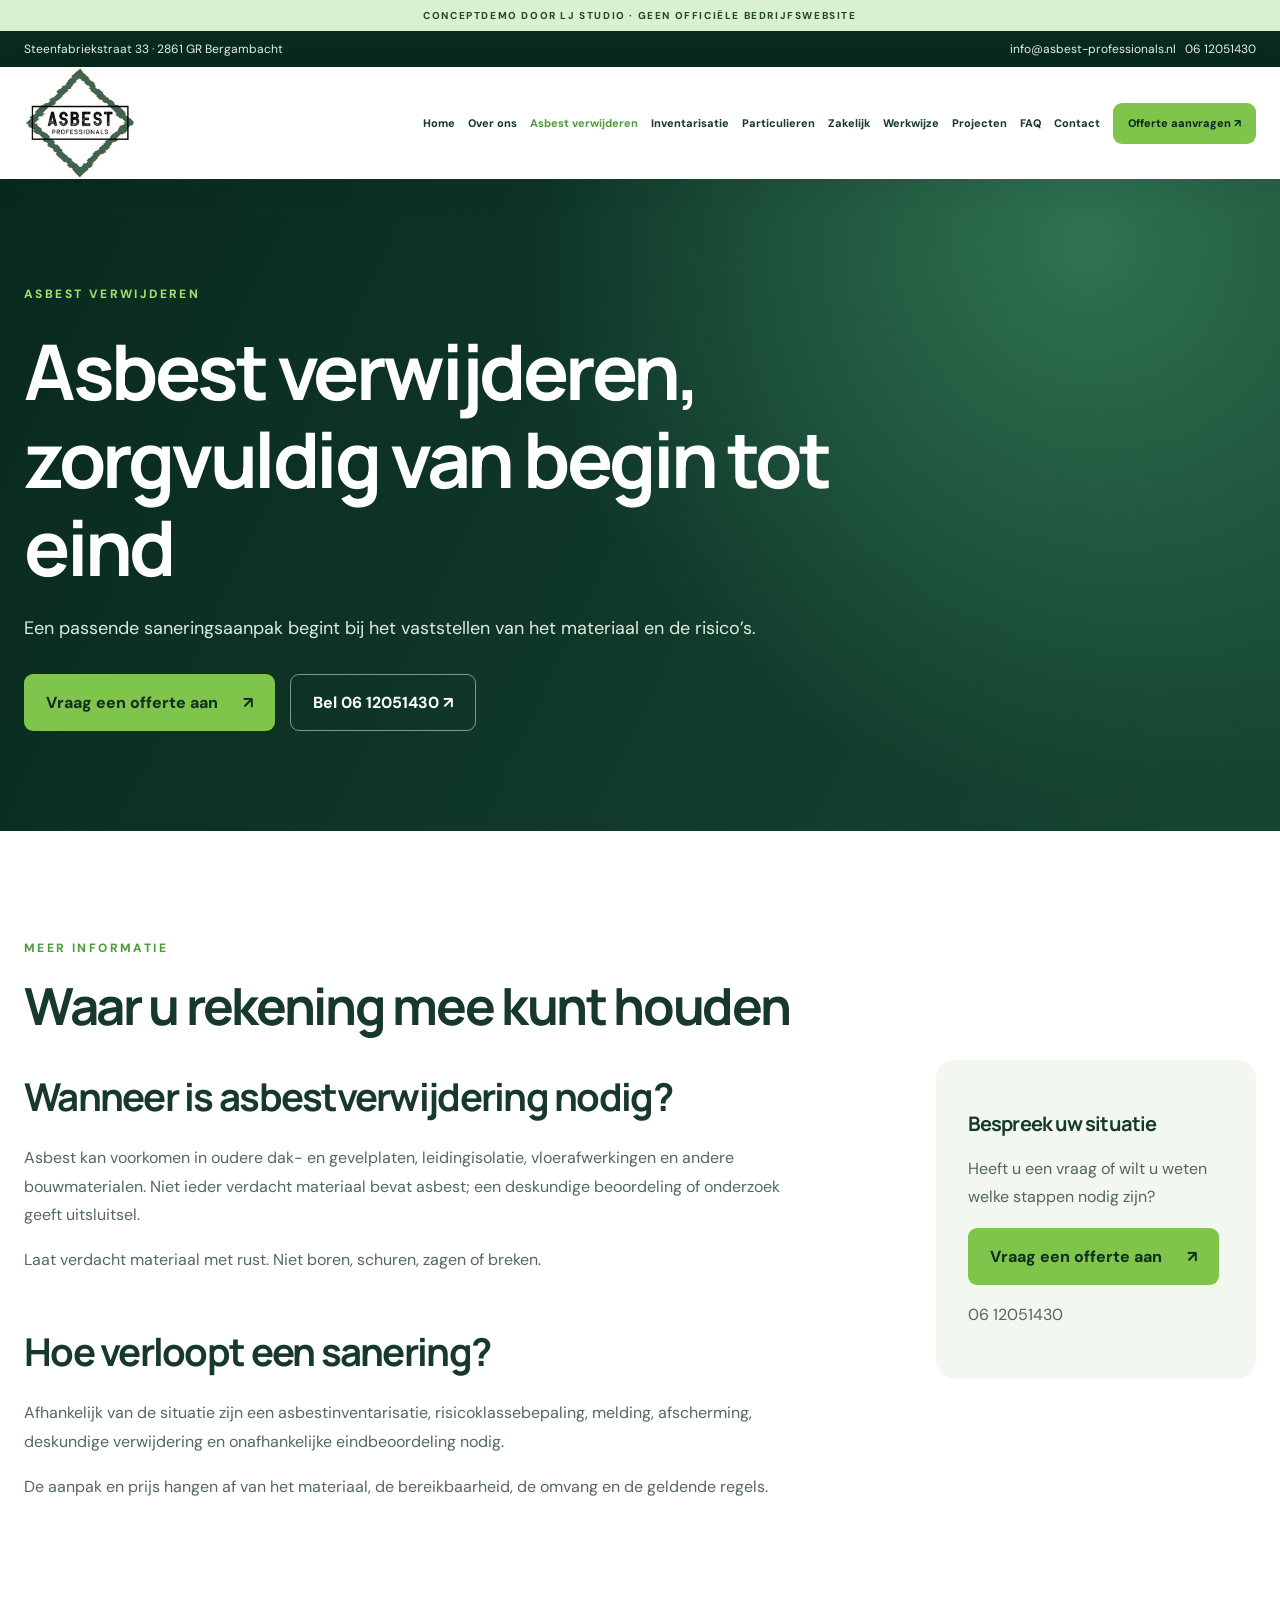
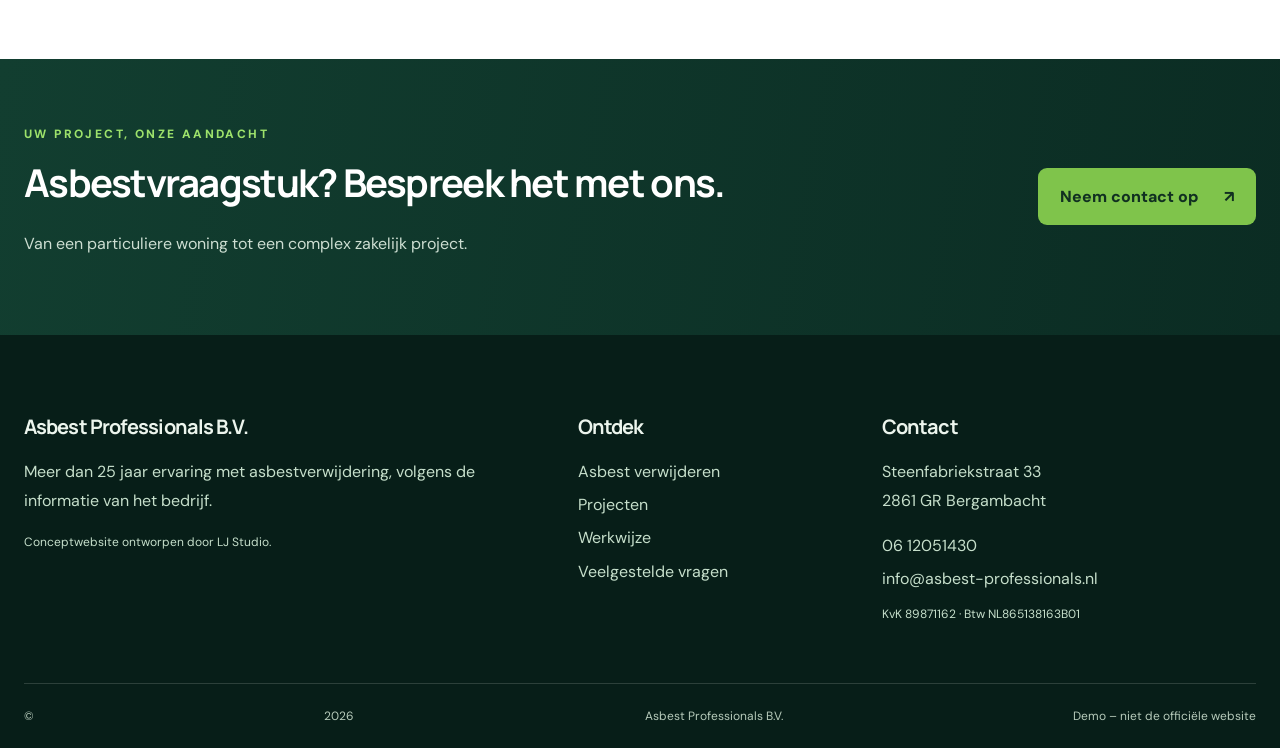
==== commit d6052ba3: "Add files via upload" ====
--- a/asbest-verwijderen.html
+++ b/asbest-verwijderen.html
@@ -1 +1 @@
-<!doctype html><html lang="nl"><head><meta charset="utf-8"><meta name="viewport" content="width=device-width,initial-scale=1"><meta name="theme-color" content="#123e30"><title>Asbest verwijderen, zorgvuldig van begin tot eind | Asbest Professionals B.V.</title><meta name="description" content="Een passende saneringsaanpak begint bij het vaststellen van het materiaal en de risico’s."><meta name="robots" content="noindex,nofollow"><link rel="canonical" href="https://www.asbest-professionals.nl/asbest-verwijderen.html"><meta property="og:type" content="website"><meta property="og:locale" content="nl_NL"><meta property="og:title" content="Asbest verwijderen, zorgvuldig van begin tot eind"><meta property="og:description" content="Een passende saneringsaanpak begint bij het vaststellen van het materiaal en de risico’s."><meta property="og:url" content="https://www.asbest-professionals.nl/asbest-verwijderen.html"><meta property="og:image" content="https://impro.usercontent.one/appid/oneComWsb/domain/asbest-professionals.nl/media/asbest-professionals.nl/onewebmedia/original-5F8E7474-5B0B-4ED8-800B-7B8C0228FE6B.jpeg?etag=%228b2d0-66694ba5%22&amp;quality=85&amp;sourceContentType=image%2Fjpeg"><link rel="stylesheet" href="./style.css"><script defer src="./script.js"></script><script type="application/ld+json">{"@context": "https://schema.org", "@type": "GeneralContractor", "name": "Asbest Professionals B.V.", "url": "https://www.asbest-professionals.nl/", "telephone": "+31612051430", "email": "info@asbest-professionals.nl", "address": {"@type": "PostalAddress", "streetAddress": "Steenfabriekstraat 33", "postalCode": "2861 GR", "addressLocality": "Bergambacht", "addressCountry": "NL"}}</script></head><body><a class="skip" href="#inhoud">Direct naar inhoud</a><div class="demo">CONCEPTDEMO DOOR LJ STUDIO · GEEN OFFICIËLE BEDRIJFSWEBSITE</div><div class="utility"><div class="wrap"><span>Steenfabriekstraat 33 · 2861 GR Bergambacht</span><span><a href="mailto:info@asbest-professionals.nl">info@asbest-professionals.nl</a> &nbsp; <a href="tel:+31612051430">06 12051430</a></span></div></div><header class="site-header"><div class="wrap header-inner"><a class="brand" href="./index.html" aria-label="Asbest Professionals – home"><span class="brand-icon">AP<span>.</span></span><span class="brand-words">ASBEST <strong>PROFESSIONALS</strong><small>VEILIGHEID IN ELK DETAIL</small></span></a><button class="menu-toggle" aria-controls="mainnav" aria-expanded="false" type="button">☰ <span>Menu</span></button><nav id="mainnav" aria-label="Hoofdnavigatie"><a class="" href="./index.html">Home</a><a class="" href="./over-ons.html">Over ons</a><a class="current" href="./asbest-verwijderen.html">Asbest verwijderen</a><a class="" href="./asbestinventarisatie.html">Inventarisatie</a><a class="" href="./particulieren.html">Particulieren</a><a class="" href="./zakelijk.html">Zakelijk</a><a class="" href="./werkwijze.html">Werkwijze</a><a class="" href="./projecten.html">Projecten</a><a class="" href="./veelgestelde-vragen.html">FAQ</a><a class="" href="./contact.html">Contact</a><a class="nav-cta" href="./contact.html">Offerte aanvragen ↗</a></nav></div></header><main id="inhoud"><section class="page-hero"><div class="wrap"><span class="eyebrow">ASBEST VERWIJDEREN</span><h1>Asbest verwijderen, zorgvuldig van begin tot eind</h1><p>Een passende saneringsaanpak begint bij het vaststellen van het materiaal en de risico’s.</p><div class="hero-actions"><a class="button" href="contact.html">Vraag een offerte aan <span aria-hidden="true">↗</span></a><a class="ghost" href="tel:+31612051430">Bel 06 12051430 ↗</a></div></div></section><section class="section "><div class="wrap"><span class="eyebrow">MEER INFORMATIE</span><h2>Waar u rekening mee kunt houden</h2><div class="article-layout"><div><div class="prose"><h2>Wanneer is asbestverwijdering nodig?</h2><p>Asbest kan voorkomen in oudere dak- en gevelplaten, leidingisolatie, vloerafwerkingen en andere bouwmaterialen. Niet ieder verdacht materiaal bevat asbest; een deskundige beoordeling of onderzoek geeft uitsluitsel.</p><p>Laat verdacht materiaal met rust. Niet boren, schuren, zagen of breken.</p></div><div class="prose"><h2>Hoe verloopt een sanering?</h2><p>Afhankelijk van de situatie zijn een asbestinventarisatie, risicoklassebepaling, melding, afscherming, deskundige verwijdering en onafhankelijke eindbeoordeling nodig.</p><p>De aanpak en prijs hangen af van het materiaal, de bereikbaarheid, de omvang en de geldende regels.</p></div></div><aside class="sidebar"><h3>Bespreek uw situatie</h3><p>Heeft u een vraag of wilt u weten welke stappen nodig zijn?</p><a class="button" href="contact.html">Vraag een offerte aan <span aria-hidden="true">↗</span></a><p><a href="tel:+31612051430">06 12051430</a></p></aside></div></div></section></main><section class="cta-band"><div class="wrap cta-flex"><div><span class="eyebrow">UW PROJECT, ONZE AANDACHT</span><h2>Asbestvraagstuk? Bespreek het met ons.</h2><p>Van een particuliere woning tot een complex zakelijk project.</p></div><a class="button" href="contact.html">Neem contact op <span aria-hidden="true">↗</span></a></div></section><footer><div class="wrap footer-grid"><div><h3>Asbest Professionals B.V.</h3><p>Meer dan 25 jaar ervaring met asbestverwijdering, volgens de informatie van het bedrijf.</p><p class="fine">Conceptwebsite ontworpen door LJ Studio.</p></div><div><h3>Ontdek</h3><a href="./asbest-verwijderen.html">Asbest verwijderen</a><a href="./projecten.html">Projecten</a><a href="./werkwijze.html">Werkwijze</a><a href="./veelgestelde-vragen.html">Veelgestelde vragen</a></div><div><h3>Contact</h3><p>Steenfabriekstraat 33<br>2861 GR Bergambacht</p><a href="tel:+31612051430">06 12051430</a><a href="mailto:info@asbest-professionals.nl">info@asbest-professionals.nl</a><p class="fine">KvK 89871162 · Btw NL865138163B01</p></div></div><div class="wrap footer-bottom">© <span id="year">2026</span> Asbest Professionals B.V. <span>Demo – niet de officiële website</span></div></footer></body></html>+<!doctype html><html lang="nl"><head><meta charset="utf-8"><meta name="viewport" content="width=device-width,initial-scale=1"><meta name="theme-color" content="#123e30"><title>Asbest verwijderen, zorgvuldig van begin tot eind | Asbest Professionals B.V.</title><meta name="description" content="Een passende saneringsaanpak begint bij het vaststellen van het materiaal en de risico’s."><meta name="robots" content="noindex,nofollow"><link rel="canonical" href="https://www.asbest-professionals.nl/asbest-verwijderen.html"><meta property="og:type" content="website"><meta property="og:locale" content="nl_NL"><meta property="og:title" content="Asbest verwijderen, zorgvuldig van begin tot eind"><meta property="og:description" content="Een passende saneringsaanpak begint bij het vaststellen van het materiaal en de risico’s."><meta property="og:url" content="https://www.asbest-professionals.nl/asbest-verwijderen.html"><meta property="og:image" content="https://impro.usercontent.one/appid/oneComWsb/domain/asbest-professionals.nl/media/asbest-professionals.nl/onewebmedia/original-5F8E7474-5B0B-4ED8-800B-7B8C0228FE6B.jpeg?etag=%228b2d0-66694ba5%22&amp;quality=85&amp;sourceContentType=image%2Fjpeg"><link rel="stylesheet" href="./style.css"><script defer src="./script.js"></script><script type="application/ld+json">{"@context": "https://schema.org", "@type": "GeneralContractor", "name": "Asbest Professionals B.V.", "url": "https://www.asbest-professionals.nl/", "telephone": "+31612051430", "email": "info@asbest-professionals.nl", "address": {"@type": "PostalAddress", "streetAddress": "Steenfabriekstraat 33", "postalCode": "2861 GR", "addressLocality": "Bergambacht", "addressCountry": "NL"}}</script></head><body><a class="skip" href="#inhoud">Direct naar inhoud</a><div class="demo">CONCEPTDEMO DOOR LJ STUDIO · GEEN OFFICIËLE BEDRIJFSWEBSITE</div><div class="utility"><div class="wrap"><span>Steenfabriekstraat 33 · 2861 GR Bergambacht</span><span><a href="mailto:info@asbest-professionals.nl">info@asbest-professionals.nl</a> &nbsp; <a href="tel:+31612051430">06 12051430</a></span></div></div><header class="site-header"><div class="wrap header-inner"><a class="brand" href="./index.html" aria-label="Asbest Professionals – home"><img src="./assets/logo.png" alt="Asbest Professionals B.V." class="site-logo" width="160" height="160"></a><button class="menu-toggle" aria-controls="mainnav" aria-expanded="false" type="button">☰ <span>Menu</span></button><nav id="mainnav" aria-label="Hoofdnavigatie"><a class="" href="./index.html">Home</a><a class="" href="./over-ons.html">Over ons</a><a class="current" href="./asbest-verwijderen.html">Asbest verwijderen</a><a class="" href="./asbestinventarisatie.html">Inventarisatie</a><a class="" href="./particulieren.html">Particulieren</a><a class="" href="./zakelijk.html">Zakelijk</a><a class="" href="./werkwijze.html">Werkwijze</a><a class="" href="./projecten.html">Projecten</a><a class="" href="./veelgestelde-vragen.html">FAQ</a><a class="" href="./contact.html">Contact</a><a class="nav-cta" href="./contact.html">Offerte aanvragen ↗</a></nav></div></header><main id="inhoud"><section class="page-hero"><div class="wrap"><span class="eyebrow">ASBEST VERWIJDEREN</span><h1>Asbest verwijderen, zorgvuldig van begin tot eind</h1><p>Een passende saneringsaanpak begint bij het vaststellen van het materiaal en de risico’s.</p><div class="hero-actions"><a class="button" href="contact.html">Vraag een offerte aan <span aria-hidden="true">↗</span></a><a class="ghost" href="tel:+31612051430">Bel 06 12051430 ↗</a></div></div></section><section class="section "><div class="wrap"><span class="eyebrow">MEER INFORMATIE</span><h2>Waar u rekening mee kunt houden</h2><div class="article-layout"><div><div class="prose"><h2>Wanneer is asbestverwijdering nodig?</h2><p>Asbest kan voorkomen in oudere dak- en gevelplaten, leidingisolatie, vloerafwerkingen en andere bouwmaterialen. Niet ieder verdacht materiaal bevat asbest; een deskundige beoordeling of onderzoek geeft uitsluitsel.</p><p>Laat verdacht materiaal met rust. Niet boren, schuren, zagen of breken.</p></div><div class="prose"><h2>Hoe verloopt een sanering?</h2><p>Afhankelijk van de situatie zijn een asbestinventarisatie, risicoklassebepaling, melding, afscherming, deskundige verwijdering en onafhankelijke eindbeoordeling nodig.</p><p>De aanpak en prijs hangen af van het materiaal, de bereikbaarheid, de omvang en de geldende regels.</p></div></div><aside class="sidebar"><h3>Bespreek uw situatie</h3><p>Heeft u een vraag of wilt u weten welke stappen nodig zijn?</p><a class="button" href="contact.html">Vraag een offerte aan <span aria-hidden="true">↗</span></a><p><a href="tel:+31612051430">06 12051430</a></p></aside></div></div></section></main><section class="cta-band"><div class="wrap cta-flex"><div><span class="eyebrow">UW PROJECT, ONZE AANDACHT</span><h2>Asbestvraagstuk? Bespreek het met ons.</h2><p>Van een particuliere woning tot een complex zakelijk project.</p></div><a class="button" href="contact.html">Neem contact op <span aria-hidden="true">↗</span></a></div></section><footer><div class="wrap footer-grid"><div><h3>Asbest Professionals B.V.</h3><p>Meer dan 25 jaar ervaring met asbestverwijdering, volgens de informatie van het bedrijf.</p><p class="fine">Conceptwebsite ontworpen door LJ Studio.</p></div><div><h3>Ontdek</h3><a href="./asbest-verwijderen.html">Asbest verwijderen</a><a href="./projecten.html">Projecten</a><a href="./werkwijze.html">Werkwijze</a><a href="./veelgestelde-vragen.html">Veelgestelde vragen</a></div><div><h3>Contact</h3><p>Steenfabriekstraat 33<br>2861 GR Bergambacht</p><a href="tel:+31612051430">06 12051430</a><a href="mailto:info@asbest-professionals.nl">info@asbest-professionals.nl</a><p class="fine">KvK 89871162 · Btw NL865138163B01</p></div></div><div class="wrap footer-bottom">© <span id="year">2026</span> Asbest Professionals B.V. <span>Demo – niet de officiële website</span></div></footer></body></html>
--- a/style.css
+++ b/style.css
@@ -1 +1,19 @@
-@import url('https://fonts.googleapis.com/css2?family=DM+Sans:wght@400;500;600;700&family=Manrope:wght@400;500;600;700;800&display=swap');:root{--forest:#123e30;--dark:#09291f;--green:#7fc44b;--leaf:#4e9c3b;--pale:#f2f7ef;--ink:#17392c;--muted:#64766c;--border:#e0e9df}*{box-sizing:border-box}html{scroll-behavior:smooth}body{margin:0;color:var(--ink);font:16px/1.7 'DM Sans',Arial,sans-serif;background:white}h1,h2,h3{font-family:Manrope,Arial,sans-serif;line-height:1.15;letter-spacing:-.045em}h1{font-size:clamp(2.8rem,6vw,5.8rem);margin:20px 0}h2{font-size:clamp(2rem,4vw,3.6rem);margin:15px 0 25px}h3{font-size:1.25rem}p{line-height:1.8}a{color:inherit;text-decoration:none}a:hover{color:var(--leaf)}button,input,textarea,select{font:inherit}.wrap{width:min(1240px,calc(100% - 48px));margin:auto}.skip{position:absolute;top:-100px;left:10px;background:white;padding:10px;z-index:100}.skip:focus{top:10px}.demo{background:#d9f1cf;color:#214c29;text-align:center;padding:7px 12px;font-size:10px;font-weight:800;letter-spacing:.16em}.utility{background:var(--dark);color:#e3efe7;font-size:12px;padding:8px 0}.utility .wrap{display:flex;justify-content:space-between;gap:12px;flex-wrap:wrap}.site-header{position:sticky;top:0;background:#fff;z-index:50;box-shadow:0 8px 28px #102e2112}.header-inner{display:flex;align-items:center;justify-content:space-between;gap:22px;min-height:94px}.brand{display:flex;align-items:center;gap:12px;flex-shrink:0}.brand-icon{width:54px;height:54px;border-radius:14px;background:var(--forest);display:grid;place-items:center;color:white;font-weight:800;font-size:21px;letter-spacing:-.09em}.brand-icon span{color:var(--green)}.brand-words{font-size:14px;font-weight:800;line-height:1.1;letter-spacing:.025em}.brand-words strong,.brand-words small{display:block}.brand-words strong{color:var(--leaf)}.brand-words small{font-size:8px;letter-spacing:.2em;margin-top:5px;color:var(--muted)}nav{display:flex;align-items:center;gap:13px;flex-wrap:wrap;justify-content:flex-end}nav a{font-size:11px;font-weight:800;white-space:nowrap}nav a.current{color:var(--leaf)}nav .nav-cta{background:var(--green);color:var(--dark);padding:11px 15px;border-radius:9px}.menu-toggle{display:none;border:1px solid var(--border);background:white;padding:10px 14px;border-radius:9px}.eyebrow{font-size:12px;font-weight:800;letter-spacing:.2em;color:var(--leaf)}.hero{background:linear-gradient(90deg,#09291ff7 0%,#123e30e8 45%,#123e3080 100%),var(--hero-image) center/cover;min-height:690px;color:white;display:flex;align-items:center}.hero-grid{display:flex;align-items:center;justify-content:space-between;gap:20px}.hero-content{max-width:810px;padding:85px 0}.hero h1 em{font-style:normal;color:var(--green)}.hero p{max-width:620px;color:#e0ebe3;font-size:18px}.hero .eyebrow,.page-hero .eyebrow,.cta-band .eyebrow{color:#9de26b}.hero-actions{display:flex;align-items:center;gap:15px;flex-wrap:wrap;margin-top:30px}.button{display:inline-flex;align-items:center;gap:25px;justify-content:space-between;background:var(--green);border:0;border-radius:9px;color:#113021;font-weight:800;padding:15px 22px;cursor:pointer;transition:transform .2s}.button:hover{color:#113021;transform:translateY(-2px)}.ghost{border:1px solid #ffffff7a;border-radius:9px;padding:14px 22px;color:white;font-weight:700}.ghost:hover{color:white;background:#ffffff1c}.hero-caption{margin-top:42px;font-size:13px;color:#c7ddcc}.hero-stamp{border:1px solid #ffffff55;border-radius:100%;width:165px;height:165px;flex-shrink:0;display:flex;align-items:center;justify-content:center;flex-direction:column;transform:rotate(10deg);background:#ffffff12;backdrop-filter:blur(5px)}.hero-stamp>span{font-size:10px;letter-spacing:.2em}.hero-stamp strong{font-size:64px;line-height:1}.hero-stamp strong span{color:var(--green)}.hero-stamp small{font-size:9px}.trust-strip{background:#eaf4e7;border-bottom:1px solid var(--border)}.trust-grid{display:grid;grid-template-columns:repeat(4,1fr);gap:15px;padding:26px 0}.trust-grid>div{display:flex;flex-direction:column;border-right:1px solid #cfe2ce;padding-left:15px}.trust-grid strong{font-size:23px;font-family:Manrope}.trust-grid span{font-size:12px;color:var(--muted)}.section{padding:clamp(65px,8vw,115px) 0}.soft{background:var(--pale)}.section-lead{max-width:710px;color:var(--muted);font-size:17px;margin-bottom:35px}.cards{display:grid;grid-template-columns:repeat(3,1fr);gap:20px}.card{background:white;padding:33px;border:1px solid var(--border);border-radius:17px;box-shadow:0 14px 36px #173b2710;transition:transform .2s}.card:hover{transform:translateY(-4px)}.card-no{color:var(--leaf);font-weight:800;font-size:13px}.card h3{font-size:23px;margin:20px 0 10px}.card p{color:var(--muted);font-size:15px}.text-link{color:#317b39;font-weight:800;font-size:14px}.feature{display:grid;grid-template-columns:1fr 1fr;gap:70px;align-items:center}.feature-image{position:relative}.feature-image img{width:100%;height:490px;object-fit:cover;border-radius:20px}.image-tag{position:absolute;bottom:20px;left:20px;background:var(--green);padding:12px 17px;border-radius:7px;font-size:11px;font-weight:800}.feature p{color:var(--muted)}.info-grid{display:grid;grid-template-columns:repeat(3,1fr);gap:25px}.info-grid article{padding:20px 12px}.info-grid p{color:var(--muted)}.icon-bubble{display:grid;place-items:center;width:54px;height:54px;background:#d7edcd;border-radius:14px;color:var(--forest);font-size:24px;font-weight:800}.contact-promo{background:var(--forest);color:white;border-radius:22px;padding:45px;display:flex;align-items:center;justify-content:space-between;gap:30px}.contact-promo p{color:#d6e8da}.page-hero{background:radial-gradient(circle at 85% 10%,#2f7252,transparent 45%),linear-gradient(115deg,#09291f,#164632);color:white;padding:100px 0}.page-hero h1{max-width:900px}.page-hero p{font-size:18px;color:#dcebe0;max-width:750px}.article-layout{display:grid;grid-template-columns:minmax(0,1fr) 320px;gap:70px}.prose{max-width:780px;margin-bottom:55px}.prose h2{font-size:clamp(1.7rem,3vw,2.5rem)}.prose p{color:#526a5b}.sidebar,.contact-details{background:var(--pale);padding:32px;border-radius:18px;align-self:start}.sidebar p,.contact-details p{color:#516859}.faq{max-width:900px}.faq details{border-bottom:1px solid var(--border);padding:22px 0}.faq summary{font-weight:800;cursor:pointer}.faq p{color:var(--muted)}.project-grid{display:grid;grid-template-columns:repeat(3,1fr);gap:24px}.project-card{border:1px solid var(--border);border-radius:17px;overflow:hidden;background:white}.project-photo img{width:100%;height:190px;object-fit:cover;display:block}.project-copy{padding:25px}.project-copy span{color:var(--leaf);font-size:11px;font-weight:800;letter-spacing:.12em}.project-copy p{font-size:13px;color:var(--muted)}.contact-layout{display:grid;grid-template-columns:minmax(0,1fr) 340px;gap:45px}.form-box{border:1px solid var(--border);border-radius:20px;padding:38px}.form-box h2{font-size:2rem}.form-grid{display:grid;grid-template-columns:1fr 1fr;gap:18px}.form-box label{display:block;font-size:13px;font-weight:800;margin-bottom:20px}.form-box input:not([type=checkbox]),.form-box select,.form-box textarea{display:block;width:100%;border:1px solid #cddccc;border-radius:8px;padding:12px;margin-top:8px;background:white}.form-box textarea{resize:vertical}.consent{display:flex!important;align-items:flex-start;gap:10px}.consent input{margin-top:6px}.form-note,.fine{font-size:12px;color:var(--muted)}.notice{background:#e3f0db;padding:18px;border-left:4px solid var(--leaf);border-radius:8px}.cta-band{background:linear-gradient(100deg,#123e30,#0b2c23);padding:60px 0;color:white}.cta-flex{display:flex;align-items:center;justify-content:space-between;gap:35px}.cta-flex h2{font-size:clamp(1.8rem,3vw,3rem)}.cta-flex p{color:#cdded2}footer{background:#071e18;color:#ecf5ed;padding:60px 0 22px}.footer-grid{display:grid;grid-template-columns:2fr 1fr 1.5fr;gap:55px}.footer-grid a{display:block;color:#c6dfcb;margin:6px 0}.footer-grid p{color:#c6dfcb}.footer-bottom{display:flex;justify-content:space-between;gap:15px;flex-wrap:wrap;border-top:1px solid #ffffff26;margin-top:45px;padding-top:22px;color:#b7cbbb;font-size:12px}@media(max-width:1150px){.header-inner{flex-wrap:wrap;padding:15px 0}nav{justify-content:flex-start;width:100%}.hero-stamp{display:none}}@media(max-width:750px){.wrap{width:min(100% - 32px,1240px)}.utility{display:none}.header-inner{min-height:75px;flex-wrap:nowrap}.menu-toggle{display:block;margin-left:auto}nav{display:none;position:absolute;top:100%;left:0;right:0;background:white;padding:20px 18px;box-shadow:0 18px 30px #0002;max-height:70vh;overflow-y:auto}nav.open{display:flex;flex-direction:column;align-items:stretch}nav a{font-size:14px;padding:8px}.hero{min-height:610px}.hero-content{padding:70px 0}.hero p{font-size:16px}.trust-grid,.cards,.info-grid,.project-grid,.feature,.article-layout,.contact-layout,.footer-grid{grid-template-columns:1fr}.trust-grid{grid-template-columns:1fr 1fr}.feature{gap:25px}.feature-image img{height:300px}.form-grid{grid-template-columns:1fr;gap:0}.form-box{padding:22px}.cta-flex,.contact-promo{flex-direction:column;align-items:flex-start}.page-hero{padding:70px 0}.section{padding:65px 0}}@media(prefers-reduced-motion:reduce){html{scroll-behavior:auto}*{transition:none!important}}+@import url('https://fonts.googleapis.com/css2?family=DM+Sans:wght@400;500;600;700&family=Manrope:wght@400;500;600;700;800&display=swap');:root{--forest:#123e30;--dark:#09291f;--green:#7fc44b;--leaf:#4e9c3b;--pale:#f2f7ef;--ink:#17392c;--muted:#64766c;--border:#e0e9df}*{box-sizing:border-box}html{scroll-behavior:smooth}body{margin:0;color:var(--ink);font:16px/1.7 'DM Sans',Arial,sans-serif;background:white}h1,h2,h3{font-family:Manrope,Arial,sans-serif;line-height:1.15;letter-spacing:-.045em}h1{font-size:clamp(2.8rem,6vw,5.8rem);margin:20px 0}h2{font-size:clamp(2rem,4vw,3.6rem);margin:15px 0 25px}h3{font-size:1.25rem}p{line-height:1.8}a{color:inherit;text-decoration:none}a:hover{color:var(--leaf)}button,input,textarea,select{font:inherit}.wrap{width:min(1240px,calc(100% - 48px));margin:auto}.skip{position:absolute;top:-100px;left:10px;background:white;padding:10px;z-index:100}.skip:focus{top:10px}.demo{background:#d9f1cf;color:#214c29;text-align:center;padding:7px 12px;font-size:10px;font-weight:800;letter-spacing:.16em}.utility{background:var(--dark);color:#e3efe7;font-size:12px;padding:8px 0}.utility .wrap{display:flex;justify-content:space-between;gap:12px;flex-wrap:wrap}.site-header{position:sticky;top:0;background:#fff;z-index:50;box-shadow:0 8px 28px #102e2112}.header-inner{display:flex;align-items:center;justify-content:space-between;gap:22px;min-height:94px}.brand{display:flex;align-items:center;gap:12px;flex-shrink:0}.brand-icon{width:54px;height:54px;border-radius:14px;background:var(--forest);display:grid;place-items:center;color:white;font-weight:800;font-size:21px;letter-spacing:-.09em}.brand-icon span{color:var(--green)}.brand-words{font-size:14px;font-weight:800;line-height:1.1;letter-spacing:.025em}.brand-words strong,.brand-words small{display:block}.brand-words strong{color:var(--leaf)}.brand-words small{font-size:8px;letter-spacing:.2em;margin-top:5px;color:var(--muted)}nav{display:flex;align-items:center;gap:13px;flex-wrap:wrap;justify-content:flex-end}nav a{font-size:11px;font-weight:800;white-space:nowrap}nav a.current{color:var(--leaf)}nav .nav-cta{background:var(--green);color:var(--dark);padding:11px 15px;border-radius:9px}.menu-toggle{display:none;border:1px solid var(--border);background:white;padding:10px 14px;border-radius:9px}.eyebrow{font-size:12px;font-weight:800;letter-spacing:.2em;color:var(--leaf)}.hero{background:linear-gradient(90deg,#09291ff7 0%,#123e30e8 45%,#123e3080 100%),var(--hero-image) center/cover;min-height:690px;color:white;display:flex;align-items:center}.hero-grid{display:flex;align-items:center;justify-content:space-between;gap:20px}.hero-content{max-width:810px;padding:85px 0}.hero h1 em{font-style:normal;color:var(--green)}.hero p{max-width:620px;color:#e0ebe3;font-size:18px}.hero .eyebrow,.page-hero .eyebrow,.cta-band .eyebrow{color:#9de26b}.hero-actions{display:flex;align-items:center;gap:15px;flex-wrap:wrap;margin-top:30px}.button{display:inline-flex;align-items:center;gap:25px;justify-content:space-between;background:var(--green);border:0;border-radius:9px;color:#113021;font-weight:800;padding:15px 22px;cursor:pointer;transition:transform .2s}.button:hover{color:#113021;transform:translateY(-2px)}.ghost{border:1px solid #ffffff7a;border-radius:9px;padding:14px 22px;color:white;font-weight:700}.ghost:hover{color:white;background:#ffffff1c}.hero-caption{margin-top:42px;font-size:13px;color:#c7ddcc}.hero-stamp{border:1px solid #ffffff55;border-radius:100%;width:165px;height:165px;flex-shrink:0;display:flex;align-items:center;justify-content:center;flex-direction:column;transform:rotate(10deg);background:#ffffff12;backdrop-filter:blur(5px)}.hero-stamp>span{font-size:10px;letter-spacing:.2em}.hero-stamp strong{font-size:64px;line-height:1}.hero-stamp strong span{color:var(--green)}.hero-stamp small{font-size:9px}.trust-strip{background:#eaf4e7;border-bottom:1px solid var(--border)}.trust-grid{display:grid;grid-template-columns:repeat(4,1fr);gap:15px;padding:26px 0}.trust-grid>div{display:flex;flex-direction:column;border-right:1px solid #cfe2ce;padding-left:15px}.trust-grid strong{font-size:23px;font-family:Manrope}.trust-grid span{font-size:12px;color:var(--muted)}.section{padding:clamp(65px,8vw,115px) 0}.soft{background:var(--pale)}.section-lead{max-width:710px;color:var(--muted);font-size:17px;margin-bottom:35px}.cards{display:grid;grid-template-columns:repeat(3,1fr);gap:20px}.card{background:white;padding:33px;border:1px solid var(--border);border-radius:17px;box-shadow:0 14px 36px #173b2710;transition:transform .2s}.card:hover{transform:translateY(-4px)}.card-no{color:var(--leaf);font-weight:800;font-size:13px}.card h3{font-size:23px;margin:20px 0 10px}.card p{color:var(--muted);font-size:15px}.text-link{color:#317b39;font-weight:800;font-size:14px}.feature{display:grid;grid-template-columns:1fr 1fr;gap:70px;align-items:center}.feature-image{position:relative}.feature-image img{width:100%;height:490px;object-fit:cover;border-radius:20px}.image-tag{position:absolute;bottom:20px;left:20px;background:var(--green);padding:12px 17px;border-radius:7px;font-size:11px;font-weight:800}.feature p{color:var(--muted)}.info-grid{display:grid;grid-template-columns:repeat(3,1fr);gap:25px}.info-grid article{padding:20px 12px}.info-grid p{color:var(--muted)}.icon-bubble{display:grid;place-items:center;width:54px;height:54px;background:#d7edcd;border-radius:14px;color:var(--forest);font-size:24px;font-weight:800}.contact-promo{background:var(--forest);color:white;border-radius:22px;padding:45px;display:flex;align-items:center;justify-content:space-between;gap:30px}.contact-promo p{color:#d6e8da}.page-hero{background:radial-gradient(circle at 85% 10%,#2f7252,transparent 45%),linear-gradient(115deg,#09291f,#164632);color:white;padding:100px 0}.page-hero h1{max-width:900px}.page-hero p{font-size:18px;color:#dcebe0;max-width:750px}.article-layout{display:grid;grid-template-columns:minmax(0,1fr) 320px;gap:70px}.prose{max-width:780px;margin-bottom:55px}.prose h2{font-size:clamp(1.7rem,3vw,2.5rem)}.prose p{color:#526a5b}.sidebar,.contact-details{background:var(--pale);padding:32px;border-radius:18px;align-self:start}.sidebar p,.contact-details p{color:#516859}.faq{max-width:900px}.faq details{border-bottom:1px solid var(--border);padding:22px 0}.faq summary{font-weight:800;cursor:pointer}.faq p{color:var(--muted)}.project-grid{display:grid;grid-template-columns:repeat(3,1fr);gap:24px}.project-card{border:1px solid var(--border);border-radius:17px;overflow:hidden;background:white}.project-photo img{width:100%;height:190px;object-fit:cover;display:block}.project-copy{padding:25px}.project-copy span{color:var(--leaf);font-size:11px;font-weight:800;letter-spacing:.12em}.project-copy p{font-size:13px;color:var(--muted)}.contact-layout{display:grid;grid-template-columns:minmax(0,1fr) 340px;gap:45px}.form-box{border:1px solid var(--border);border-radius:20px;padding:38px}.form-box h2{font-size:2rem}.form-grid{display:grid;grid-template-columns:1fr 1fr;gap:18px}.form-box label{display:block;font-size:13px;font-weight:800;margin-bottom:20px}.form-box input:not([type=checkbox]),.form-box select,.form-box textarea{display:block;width:100%;border:1px solid #cddccc;border-radius:8px;padding:12px;margin-top:8px;background:white}.form-box textarea{resize:vertical}.consent{display:flex!important;align-items:flex-start;gap:10px}.consent input{margin-top:6px}.form-note,.fine{font-size:12px;color:var(--muted)}.notice{background:#e3f0db;padding:18px;border-left:4px solid var(--leaf);border-radius:8px}.cta-band{background:linear-gradient(100deg,#123e30,#0b2c23);padding:60px 0;color:white}.cta-flex{display:flex;align-items:center;justify-content:space-between;gap:35px}.cta-flex h2{font-size:clamp(1.8rem,3vw,3rem)}.cta-flex p{color:#cdded2}footer{background:#071e18;color:#ecf5ed;padding:60px 0 22px}.footer-grid{display:grid;grid-template-columns:2fr 1fr 1.5fr;gap:55px}.footer-grid a{display:block;color:#c6dfcb;margin:6px 0}.footer-grid p{color:#c6dfcb}.footer-bottom{display:flex;justify-content:space-between;gap:15px;flex-wrap:wrap;border-top:1px solid #ffffff26;margin-top:45px;padding-top:22px;color:#b7cbbb;font-size:12px}@media(max-width:1150px){.header-inner{flex-wrap:wrap;padding:15px 0}nav{justify-content:flex-start;width:100%}.hero-stamp{display:none}}@media(max-width:750px){.wrap{width:min(100% - 32px,1240px)}.utility{display:none}.header-inner{min-height:75px;flex-wrap:nowrap}.menu-toggle{display:block;margin-left:auto}nav{display:none;position:absolute;top:100%;left:0;right:0;background:white;padding:20px 18px;box-shadow:0 18px 30px #0002;max-height:70vh;overflow-y:auto}nav.open{display:flex;flex-direction:column;align-items:stretch}nav a{font-size:14px;padding:8px}.hero{min-height:610px}.hero-content{padding:70px 0}.hero p{font-size:16px}.trust-grid,.cards,.info-grid,.project-grid,.feature,.article-layout,.contact-layout,.footer-grid{grid-template-columns:1fr}.trust-grid{grid-template-columns:1fr 1fr}.feature{gap:25px}.feature-image img{height:300px}.form-grid{grid-template-columns:1fr;gap:0}.form-box{padding:22px}.cta-flex,.contact-promo{flex-direction:column;align-items:flex-start}.page-hero{padding:70px 0}.section{padding:65px 0}}@media(prefers-reduced-motion:reduce){html{scroll-behavior:auto}*{transition:none!important}}
+
+.site-logo {
+  width: 110px;
+  height: auto;
+  display: block;
+  object-fit: contain;
+}
+
+@media (max-width: 768px) {
+  .site-logo {
+    width: 85px;
+  }
+}
+
+/* Origineel bedrijfslogo - gedeelde opmaak */
+.site-header .brand{display:flex;align-items:center;flex-shrink:0;min-width:0}
+.site-header .site-logo{display:block;width:112px;max-width:100%;height:auto;object-fit:contain}
+@media(max-width:750px){.site-header .site-logo{width:84px}}
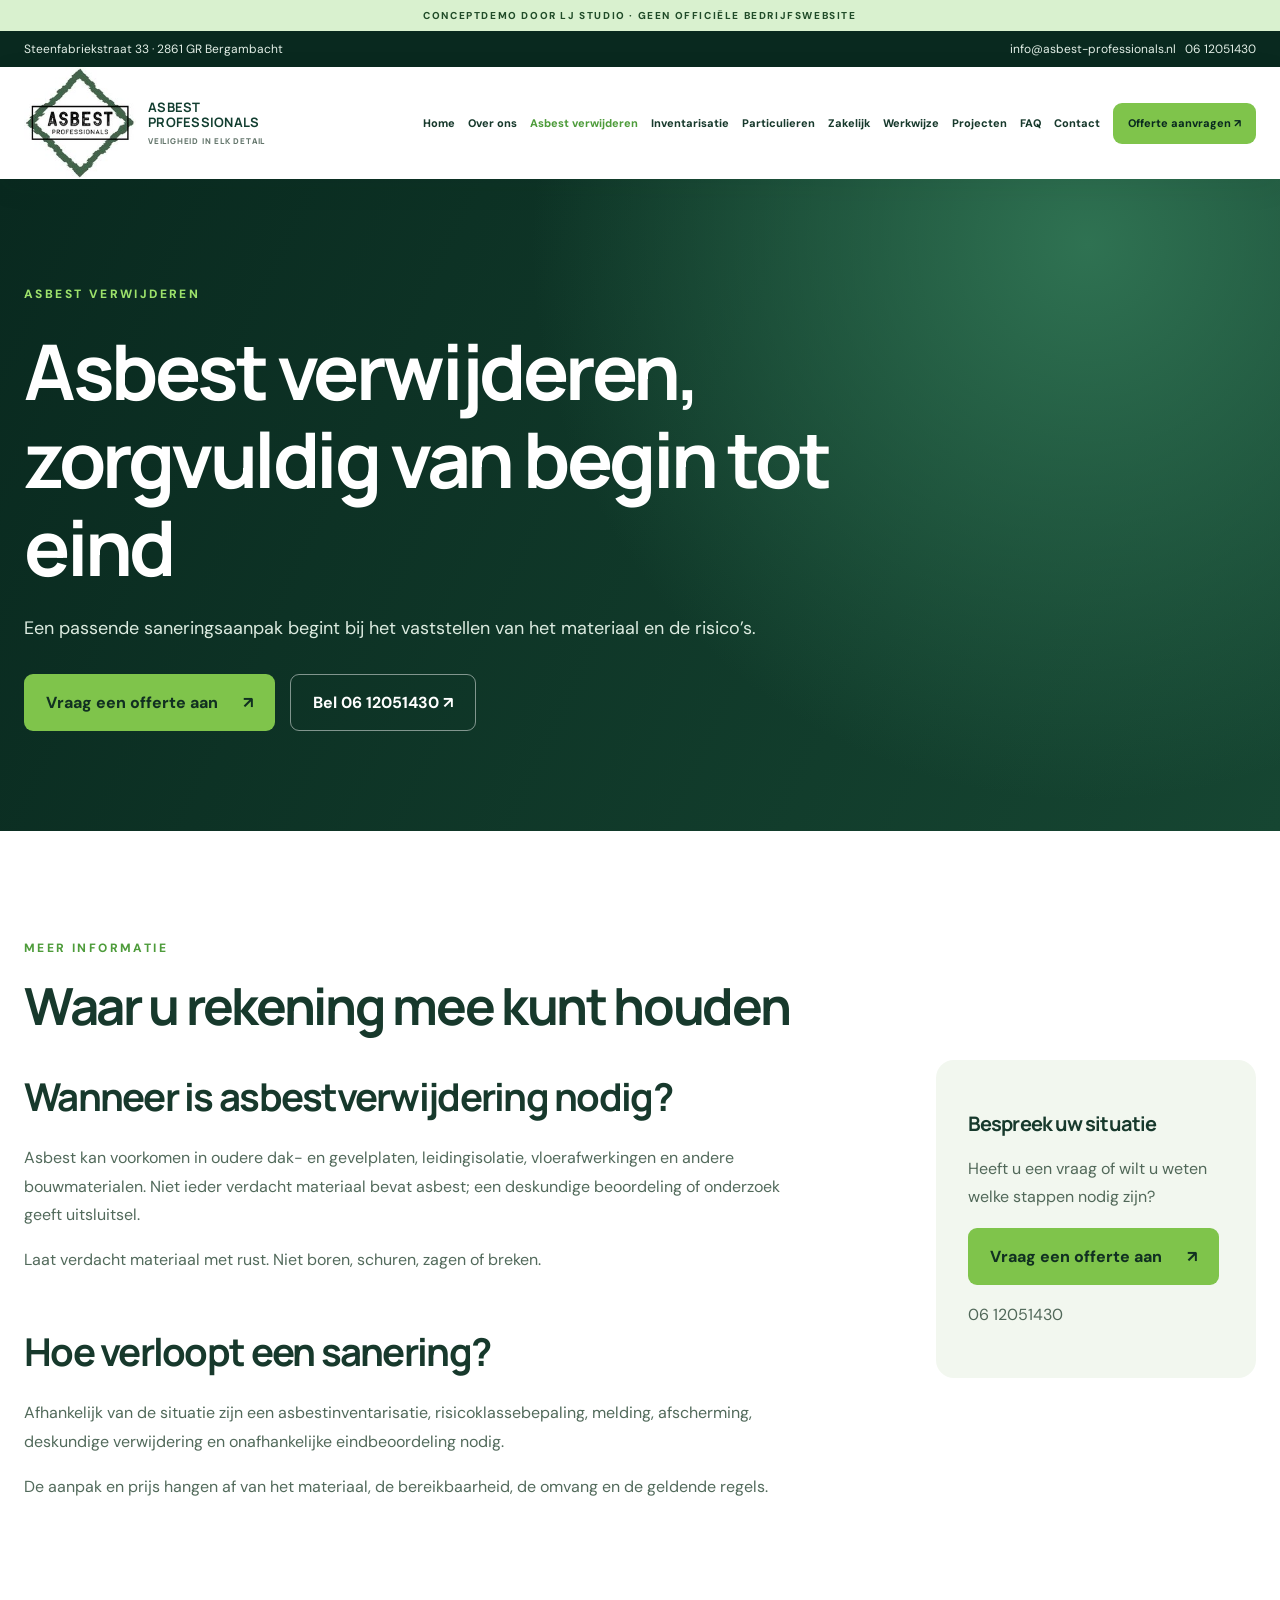
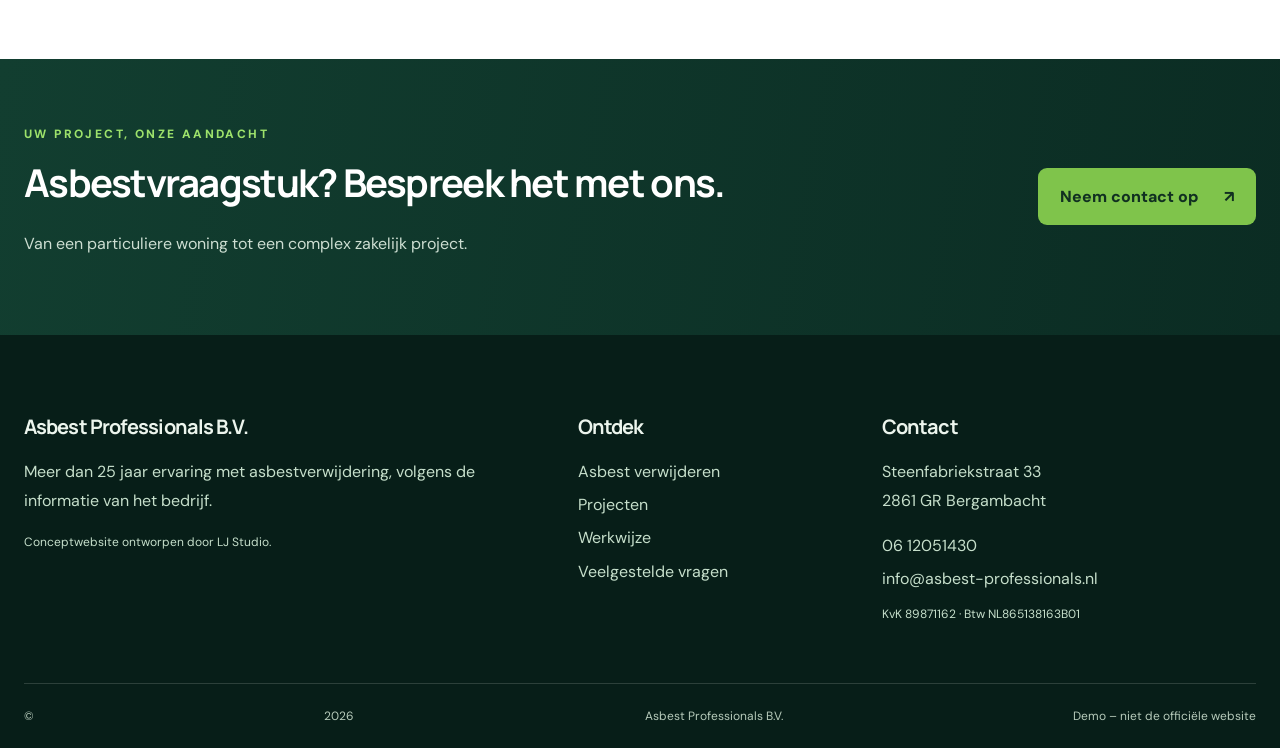
==== commit bff90e8a: "Add files via upload" ====
--- a/asbest-verwijderen.html
+++ b/asbest-verwijderen.html
@@ -1 +1 @@
-<!doctype html><html lang="nl"><head><meta charset="utf-8"><meta name="viewport" content="width=device-width,initial-scale=1"><meta name="theme-color" content="#123e30"><title>Asbest verwijderen, zorgvuldig van begin tot eind | Asbest Professionals B.V.</title><meta name="description" content="Een passende saneringsaanpak begint bij het vaststellen van het materiaal en de risico’s."><meta name="robots" content="noindex,nofollow"><link rel="canonical" href="https://www.asbest-professionals.nl/asbest-verwijderen.html"><meta property="og:type" content="website"><meta property="og:locale" content="nl_NL"><meta property="og:title" content="Asbest verwijderen, zorgvuldig van begin tot eind"><meta property="og:description" content="Een passende saneringsaanpak begint bij het vaststellen van het materiaal en de risico’s."><meta property="og:url" content="https://www.asbest-professionals.nl/asbest-verwijderen.html"><meta property="og:image" content="https://impro.usercontent.one/appid/oneComWsb/domain/asbest-professionals.nl/media/asbest-professionals.nl/onewebmedia/original-5F8E7474-5B0B-4ED8-800B-7B8C0228FE6B.jpeg?etag=%228b2d0-66694ba5%22&amp;quality=85&amp;sourceContentType=image%2Fjpeg"><link rel="stylesheet" href="./style.css"><script defer src="./script.js"></script><script type="application/ld+json">{"@context": "https://schema.org", "@type": "GeneralContractor", "name": "Asbest Professionals B.V.", "url": "https://www.asbest-professionals.nl/", "telephone": "+31612051430", "email": "info@asbest-professionals.nl", "address": {"@type": "PostalAddress", "streetAddress": "Steenfabriekstraat 33", "postalCode": "2861 GR", "addressLocality": "Bergambacht", "addressCountry": "NL"}}</script></head><body><a class="skip" href="#inhoud">Direct naar inhoud</a><div class="demo">CONCEPTDEMO DOOR LJ STUDIO · GEEN OFFICIËLE BEDRIJFSWEBSITE</div><div class="utility"><div class="wrap"><span>Steenfabriekstraat 33 · 2861 GR Bergambacht</span><span><a href="mailto:info@asbest-professionals.nl">info@asbest-professionals.nl</a> &nbsp; <a href="tel:+31612051430">06 12051430</a></span></div></div><header class="site-header"><div class="wrap header-inner"><a class="brand" href="./index.html" aria-label="Asbest Professionals – home"><img src="./assets/logo.png" alt="Asbest Professionals B.V." class="site-logo" width="160" height="160"></a><button class="menu-toggle" aria-controls="mainnav" aria-expanded="false" type="button">☰ <span>Menu</span></button><nav id="mainnav" aria-label="Hoofdnavigatie"><a class="" href="./index.html">Home</a><a class="" href="./over-ons.html">Over ons</a><a class="current" href="./asbest-verwijderen.html">Asbest verwijderen</a><a class="" href="./asbestinventarisatie.html">Inventarisatie</a><a class="" href="./particulieren.html">Particulieren</a><a class="" href="./zakelijk.html">Zakelijk</a><a class="" href="./werkwijze.html">Werkwijze</a><a class="" href="./projecten.html">Projecten</a><a class="" href="./veelgestelde-vragen.html">FAQ</a><a class="" href="./contact.html">Contact</a><a class="nav-cta" href="./contact.html">Offerte aanvragen ↗</a></nav></div></header><main id="inhoud"><section class="page-hero"><div class="wrap"><span class="eyebrow">ASBEST VERWIJDEREN</span><h1>Asbest verwijderen, zorgvuldig van begin tot eind</h1><p>Een passende saneringsaanpak begint bij het vaststellen van het materiaal en de risico’s.</p><div class="hero-actions"><a class="button" href="contact.html">Vraag een offerte aan <span aria-hidden="true">↗</span></a><a class="ghost" href="tel:+31612051430">Bel 06 12051430 ↗</a></div></div></section><section class="section "><div class="wrap"><span class="eyebrow">MEER INFORMATIE</span><h2>Waar u rekening mee kunt houden</h2><div class="article-layout"><div><div class="prose"><h2>Wanneer is asbestverwijdering nodig?</h2><p>Asbest kan voorkomen in oudere dak- en gevelplaten, leidingisolatie, vloerafwerkingen en andere bouwmaterialen. Niet ieder verdacht materiaal bevat asbest; een deskundige beoordeling of onderzoek geeft uitsluitsel.</p><p>Laat verdacht materiaal met rust. Niet boren, schuren, zagen of breken.</p></div><div class="prose"><h2>Hoe verloopt een sanering?</h2><p>Afhankelijk van de situatie zijn een asbestinventarisatie, risicoklassebepaling, melding, afscherming, deskundige verwijdering en onafhankelijke eindbeoordeling nodig.</p><p>De aanpak en prijs hangen af van het materiaal, de bereikbaarheid, de omvang en de geldende regels.</p></div></div><aside class="sidebar"><h3>Bespreek uw situatie</h3><p>Heeft u een vraag of wilt u weten welke stappen nodig zijn?</p><a class="button" href="contact.html">Vraag een offerte aan <span aria-hidden="true">↗</span></a><p><a href="tel:+31612051430">06 12051430</a></p></aside></div></div></section></main><section class="cta-band"><div class="wrap cta-flex"><div><span class="eyebrow">UW PROJECT, ONZE AANDACHT</span><h2>Asbestvraagstuk? Bespreek het met ons.</h2><p>Van een particuliere woning tot een complex zakelijk project.</p></div><a class="button" href="contact.html">Neem contact op <span aria-hidden="true">↗</span></a></div></section><footer><div class="wrap footer-grid"><div><h3>Asbest Professionals B.V.</h3><p>Meer dan 25 jaar ervaring met asbestverwijdering, volgens de informatie van het bedrijf.</p><p class="fine">Conceptwebsite ontworpen door LJ Studio.</p></div><div><h3>Ontdek</h3><a href="./asbest-verwijderen.html">Asbest verwijderen</a><a href="./projecten.html">Projecten</a><a href="./werkwijze.html">Werkwijze</a><a href="./veelgestelde-vragen.html">Veelgestelde vragen</a></div><div><h3>Contact</h3><p>Steenfabriekstraat 33<br>2861 GR Bergambacht</p><a href="tel:+31612051430">06 12051430</a><a href="mailto:info@asbest-professionals.nl">info@asbest-professionals.nl</a><p class="fine">KvK 89871162 · Btw NL865138163B01</p></div></div><div class="wrap footer-bottom">© <span id="year">2026</span> Asbest Professionals B.V. <span>Demo – niet de officiële website</span></div></footer></body></html>+<!doctype html><html lang="nl"><head><meta charset="utf-8"><meta name="viewport" content="width=device-width,initial-scale=1"><meta name="theme-color" content="#123e30"><title>Asbest verwijderen, zorgvuldig van begin tot eind | Asbest Professionals B.V.</title><meta name="description" content="Een passende saneringsaanpak begint bij het vaststellen van het materiaal en de risico’s."><meta name="robots" content="noindex,nofollow"><link rel="canonical" href="https://www.asbest-professionals.nl/asbest-verwijderen.html"><meta property="og:type" content="website"><meta property="og:locale" content="nl_NL"><meta property="og:title" content="Asbest verwijderen, zorgvuldig van begin tot eind"><meta property="og:description" content="Een passende saneringsaanpak begint bij het vaststellen van het materiaal en de risico’s."><meta property="og:url" content="https://www.asbest-professionals.nl/asbest-verwijderen.html"><meta property="og:image" content="https://impro.usercontent.one/appid/oneComWsb/domain/asbest-professionals.nl/media/asbest-professionals.nl/onewebmedia/original-5F8E7474-5B0B-4ED8-800B-7B8C0228FE6B.jpeg?etag=%228b2d0-66694ba5%22&amp;quality=85&amp;sourceContentType=image%2Fjpeg"><link rel="stylesheet" href="./style.css"><script defer src="./script.js"></script><script type="application/ld+json">{"@context": "https://schema.org", "@type": "GeneralContractor", "name": "Asbest Professionals B.V.", "url": "https://www.asbest-professionals.nl/", "telephone": "+31612051430", "email": "info@asbest-professionals.nl", "address": {"@type": "PostalAddress", "streetAddress": "Steenfabriekstraat 33", "postalCode": "2861 GR", "addressLocality": "Bergambacht", "addressCountry": "NL"}}</script></head><body><a class="skip" href="#inhoud">Direct naar inhoud</a><div class="demo">CONCEPTDEMO DOOR LJ STUDIO · GEEN OFFICIËLE BEDRIJFSWEBSITE</div><div class="utility"><div class="wrap"><span>Steenfabriekstraat 33 · 2861 GR Bergambacht</span><span><a href="mailto:info@asbest-professionals.nl">info@asbest-professionals.nl</a> &nbsp; <a href="tel:+31612051430">06 12051430</a></span></div></div><header class="site-header"><div class="wrap header-inner"><a class="brand" href="./index.html" aria-label="Asbest Professionals – home"><img src="./assets/logo.png" alt="Asbest Professionals B.V." class="site-logo" width="160" height="160"><span class="brand-words"><strong>ASBEST<br>PROFESSIONALS</strong><small>VEILIGHEID IN ELK DETAIL</small></span></a><button class="menu-toggle" aria-controls="mainnav" aria-expanded="false" type="button">☰ <span>Menu</span></button><nav id="mainnav" aria-label="Hoofdnavigatie"><a class="" href="./index.html">Home</a><a class="" href="./over-ons.html">Over ons</a><a class="current" href="./asbest-verwijderen.html">Asbest verwijderen</a><a class="" href="./asbestinventarisatie.html">Inventarisatie</a><a class="" href="./particulieren.html">Particulieren</a><a class="" href="./zakelijk.html">Zakelijk</a><a class="" href="./werkwijze.html">Werkwijze</a><a class="" href="./projecten.html">Projecten</a><a class="" href="./veelgestelde-vragen.html">FAQ</a><a class="" href="./contact.html">Contact</a><a class="nav-cta" href="./contact.html">Offerte aanvragen ↗</a></nav></div></header><main id="inhoud"><section class="page-hero"><div class="wrap"><span class="eyebrow">ASBEST VERWIJDEREN</span><h1>Asbest verwijderen, zorgvuldig van begin tot eind</h1><p>Een passende saneringsaanpak begint bij het vaststellen van het materiaal en de risico’s.</p><div class="hero-actions"><a class="button" href="contact.html">Vraag een offerte aan <span aria-hidden="true">↗</span></a><a class="ghost" href="tel:+31612051430">Bel 06 12051430 ↗</a></div></div></section><section class="section "><div class="wrap"><span class="eyebrow">MEER INFORMATIE</span><h2>Waar u rekening mee kunt houden</h2><div class="article-layout"><div><div class="prose"><h2>Wanneer is asbestverwijdering nodig?</h2><p>Asbest kan voorkomen in oudere dak- en gevelplaten, leidingisolatie, vloerafwerkingen en andere bouwmaterialen. Niet ieder verdacht materiaal bevat asbest; een deskundige beoordeling of onderzoek geeft uitsluitsel.</p><p>Laat verdacht materiaal met rust. Niet boren, schuren, zagen of breken.</p></div><div class="prose"><h2>Hoe verloopt een sanering?</h2><p>Afhankelijk van de situatie zijn een asbestinventarisatie, risicoklassebepaling, melding, afscherming, deskundige verwijdering en onafhankelijke eindbeoordeling nodig.</p><p>De aanpak en prijs hangen af van het materiaal, de bereikbaarheid, de omvang en de geldende regels.</p></div></div><aside class="sidebar"><h3>Bespreek uw situatie</h3><p>Heeft u een vraag of wilt u weten welke stappen nodig zijn?</p><a class="button" href="contact.html">Vraag een offerte aan <span aria-hidden="true">↗</span></a><p><a href="tel:+31612051430">06 12051430</a></p></aside></div></div></section></main><section class="cta-band"><div class="wrap cta-flex"><div><span class="eyebrow">UW PROJECT, ONZE AANDACHT</span><h2>Asbestvraagstuk? Bespreek het met ons.</h2><p>Van een particuliere woning tot een complex zakelijk project.</p></div><a class="button" href="contact.html">Neem contact op <span aria-hidden="true">↗</span></a></div></section><footer><div class="wrap footer-grid"><div><h3>Asbest Professionals B.V.</h3><p>Meer dan 25 jaar ervaring met asbestverwijdering, volgens de informatie van het bedrijf.</p><p class="fine">Conceptwebsite ontworpen door LJ Studio.</p></div><div><h3>Ontdek</h3><a href="./asbest-verwijderen.html">Asbest verwijderen</a><a href="./projecten.html">Projecten</a><a href="./werkwijze.html">Werkwijze</a><a href="./veelgestelde-vragen.html">Veelgestelde vragen</a></div><div><h3>Contact</h3><p>Steenfabriekstraat 33<br>2861 GR Bergambacht</p><a href="tel:+31612051430">06 12051430</a><a href="mailto:info@asbest-professionals.nl">info@asbest-professionals.nl</a><p class="fine">KvK 89871162 · Btw NL865138163B01</p></div></div><div class="wrap footer-bottom">© <span id="year">2026</span> Asbest Professionals B.V. <span>Demo – niet de officiële website</span></div></footer></body></html>
--- a/style.css
+++ b/style.css
@@ -17,3 +17,10 @@
 .site-header .brand{display:flex;align-items:center;flex-shrink:0;min-width:0}
 .site-header .site-logo{display:block;width:112px;max-width:100%;height:auto;object-fit:contain}
 @media(max-width:750px){.site-header .site-logo{width:84px}}
+
+/* Herstelde slogan naast het originele bedrijfslogo */
+.site-header .brand{gap:12px;min-width:0}
+.site-header .brand-words{display:block;min-width:0;font-family:Manrope,Arial,sans-serif;font-size:13px;line-height:1.15;letter-spacing:.02em;font-weight:800}
+.site-header .brand-words strong{display:block;color:var(--forest)}
+.site-header .brand-words small{display:block;margin-top:5px;font-size:8px;line-height:1.4;letter-spacing:.10em;color:var(--muted)}
+@media(max-width:750px){.site-header .brand{gap:8px}.site-header .brand-words{font-size:10px}.site-header .brand-words small{font-size:7px;letter-spacing:0}.site-header .site-logo{width:76px}.site-header .menu-toggle{padding:8px 10px}}
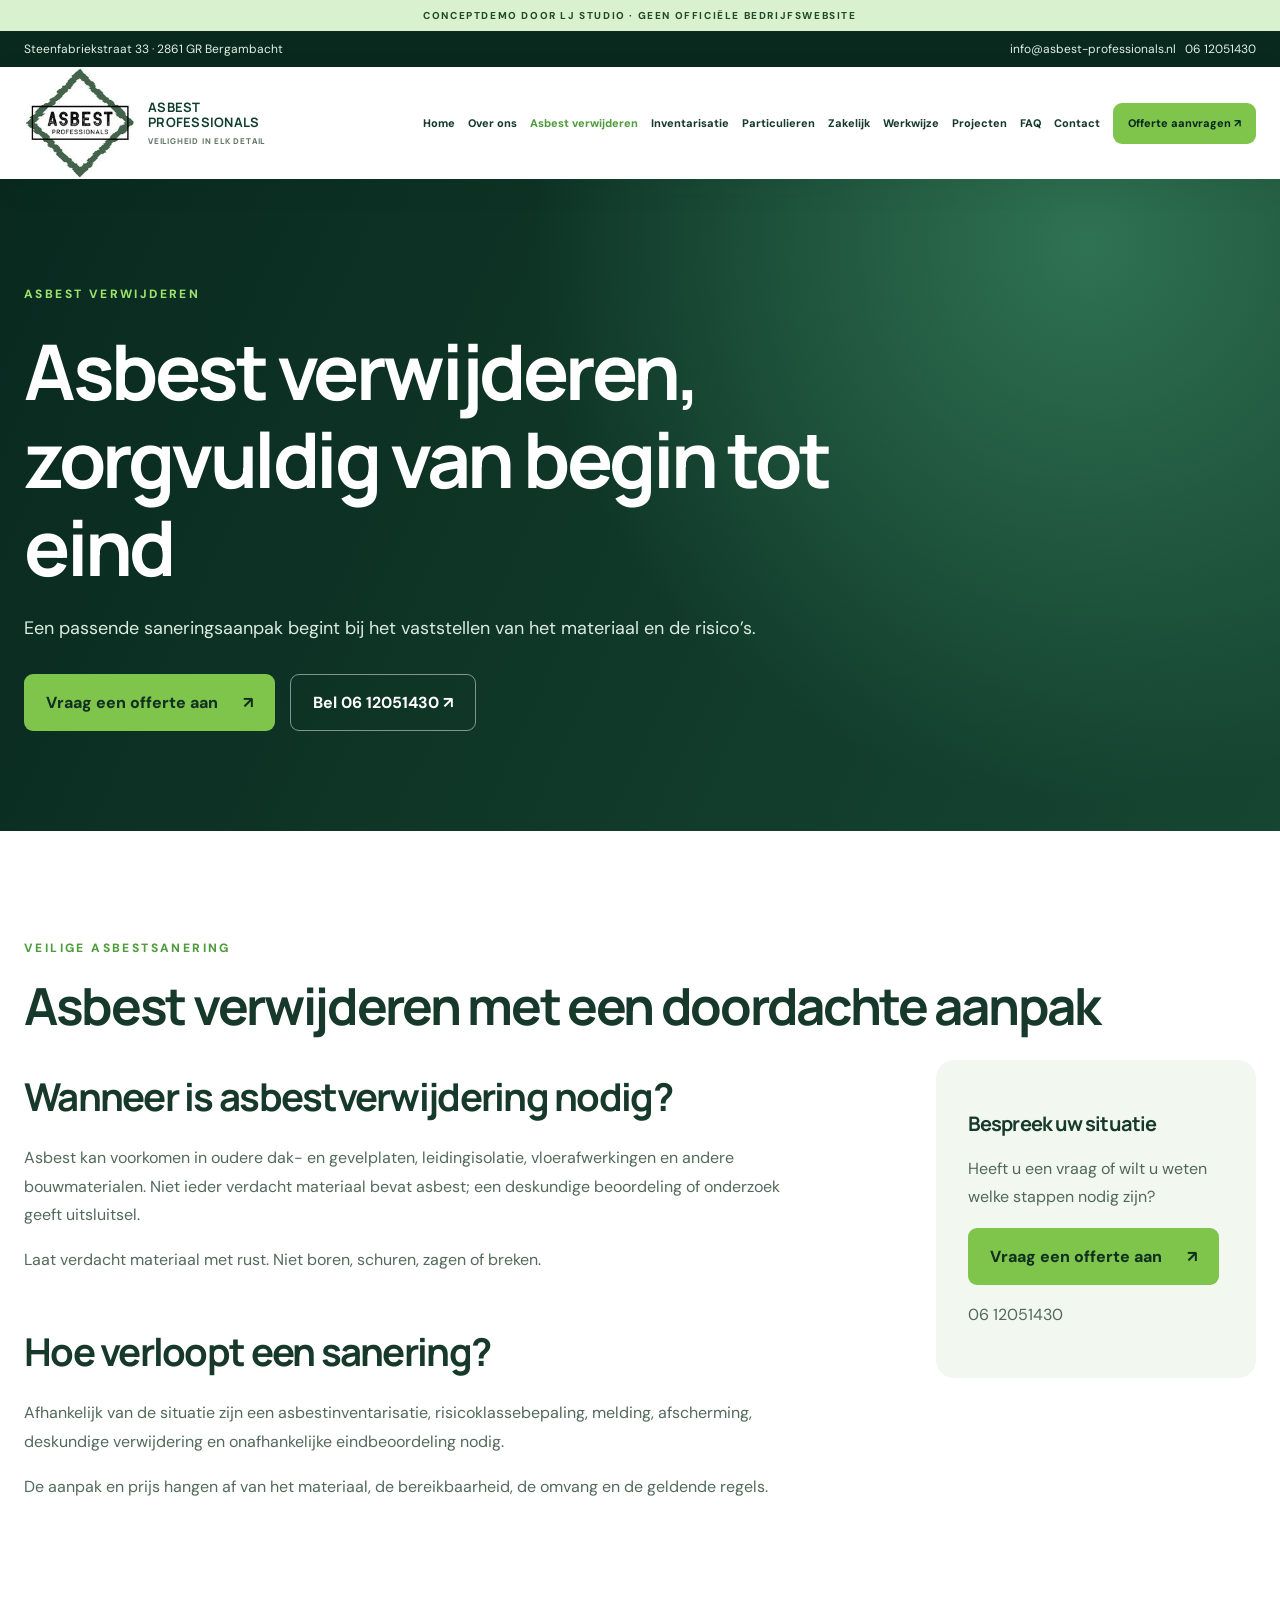
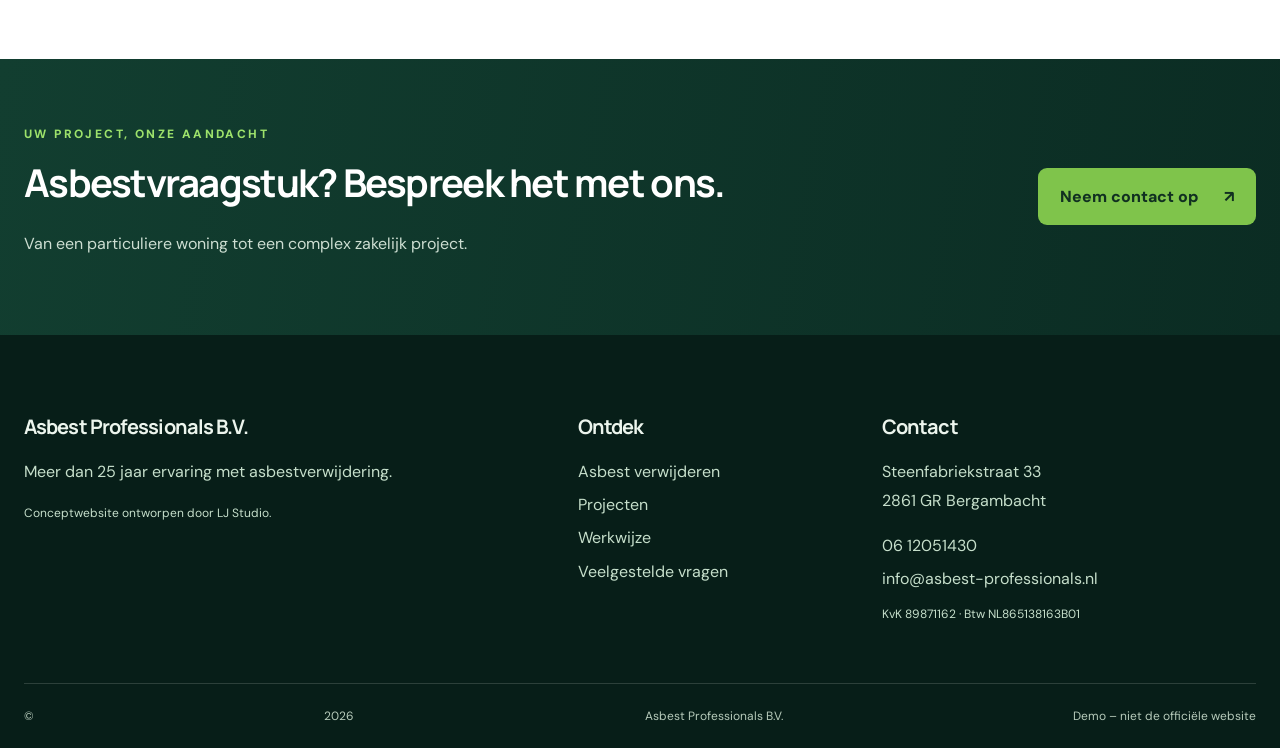
==== commit 3583f8cd: "Add files via upload" ====
--- a/asbest-verwijderen.html
+++ b/asbest-verwijderen.html
@@ -1 +1 @@
-<!doctype html><html lang="nl"><head><meta charset="utf-8"><meta name="viewport" content="width=device-width,initial-scale=1"><meta name="theme-color" content="#123e30"><title>Asbest verwijderen, zorgvuldig van begin tot eind | Asbest Professionals B.V.</title><meta name="description" content="Een passende saneringsaanpak begint bij het vaststellen van het materiaal en de risico’s."><meta name="robots" content="noindex,nofollow"><link rel="canonical" href="https://www.asbest-professionals.nl/asbest-verwijderen.html"><meta property="og:type" content="website"><meta property="og:locale" content="nl_NL"><meta property="og:title" content="Asbest verwijderen, zorgvuldig van begin tot eind"><meta property="og:description" content="Een passende saneringsaanpak begint bij het vaststellen van het materiaal en de risico’s."><meta property="og:url" content="https://www.asbest-professionals.nl/asbest-verwijderen.html"><meta property="og:image" content="https://impro.usercontent.one/appid/oneComWsb/domain/asbest-professionals.nl/media/asbest-professionals.nl/onewebmedia/original-5F8E7474-5B0B-4ED8-800B-7B8C0228FE6B.jpeg?etag=%228b2d0-66694ba5%22&amp;quality=85&amp;sourceContentType=image%2Fjpeg"><link rel="stylesheet" href="./style.css"><script defer src="./script.js"></script><script type="application/ld+json">{"@context": "https://schema.org", "@type": "GeneralContractor", "name": "Asbest Professionals B.V.", "url": "https://www.asbest-professionals.nl/", "telephone": "+31612051430", "email": "info@asbest-professionals.nl", "address": {"@type": "PostalAddress", "streetAddress": "Steenfabriekstraat 33", "postalCode": "2861 GR", "addressLocality": "Bergambacht", "addressCountry": "NL"}}</script></head><body><a class="skip" href="#inhoud">Direct naar inhoud</a><div class="demo">CONCEPTDEMO DOOR LJ STUDIO · GEEN OFFICIËLE BEDRIJFSWEBSITE</div><div class="utility"><div class="wrap"><span>Steenfabriekstraat 33 · 2861 GR Bergambacht</span><span><a href="mailto:info@asbest-professionals.nl">info@asbest-professionals.nl</a> &nbsp; <a href="tel:+31612051430">06 12051430</a></span></div></div><header class="site-header"><div class="wrap header-inner"><a class="brand" href="./index.html" aria-label="Asbest Professionals – home"><img src="./assets/logo.png" alt="Asbest Professionals B.V." class="site-logo" width="160" height="160"><span class="brand-words"><strong>ASBEST<br>PROFESSIONALS</strong><small>VEILIGHEID IN ELK DETAIL</small></span></a><button class="menu-toggle" aria-controls="mainnav" aria-expanded="false" type="button">☰ <span>Menu</span></button><nav id="mainnav" aria-label="Hoofdnavigatie"><a class="" href="./index.html">Home</a><a class="" href="./over-ons.html">Over ons</a><a class="current" href="./asbest-verwijderen.html">Asbest verwijderen</a><a class="" href="./asbestinventarisatie.html">Inventarisatie</a><a class="" href="./particulieren.html">Particulieren</a><a class="" href="./zakelijk.html">Zakelijk</a><a class="" href="./werkwijze.html">Werkwijze</a><a class="" href="./projecten.html">Projecten</a><a class="" href="./veelgestelde-vragen.html">FAQ</a><a class="" href="./contact.html">Contact</a><a class="nav-cta" href="./contact.html">Offerte aanvragen ↗</a></nav></div></header><main id="inhoud"><section class="page-hero"><div class="wrap"><span class="eyebrow">ASBEST VERWIJDEREN</span><h1>Asbest verwijderen, zorgvuldig van begin tot eind</h1><p>Een passende saneringsaanpak begint bij het vaststellen van het materiaal en de risico’s.</p><div class="hero-actions"><a class="button" href="contact.html">Vraag een offerte aan <span aria-hidden="true">↗</span></a><a class="ghost" href="tel:+31612051430">Bel 06 12051430 ↗</a></div></div></section><section class="section "><div class="wrap"><span class="eyebrow">MEER INFORMATIE</span><h2>Waar u rekening mee kunt houden</h2><div class="article-layout"><div><div class="prose"><h2>Wanneer is asbestverwijdering nodig?</h2><p>Asbest kan voorkomen in oudere dak- en gevelplaten, leidingisolatie, vloerafwerkingen en andere bouwmaterialen. Niet ieder verdacht materiaal bevat asbest; een deskundige beoordeling of onderzoek geeft uitsluitsel.</p><p>Laat verdacht materiaal met rust. Niet boren, schuren, zagen of breken.</p></div><div class="prose"><h2>Hoe verloopt een sanering?</h2><p>Afhankelijk van de situatie zijn een asbestinventarisatie, risicoklassebepaling, melding, afscherming, deskundige verwijdering en onafhankelijke eindbeoordeling nodig.</p><p>De aanpak en prijs hangen af van het materiaal, de bereikbaarheid, de omvang en de geldende regels.</p></div></div><aside class="sidebar"><h3>Bespreek uw situatie</h3><p>Heeft u een vraag of wilt u weten welke stappen nodig zijn?</p><a class="button" href="contact.html">Vraag een offerte aan <span aria-hidden="true">↗</span></a><p><a href="tel:+31612051430">06 12051430</a></p></aside></div></div></section></main><section class="cta-band"><div class="wrap cta-flex"><div><span class="eyebrow">UW PROJECT, ONZE AANDACHT</span><h2>Asbestvraagstuk? Bespreek het met ons.</h2><p>Van een particuliere woning tot een complex zakelijk project.</p></div><a class="button" href="contact.html">Neem contact op <span aria-hidden="true">↗</span></a></div></section><footer><div class="wrap footer-grid"><div><h3>Asbest Professionals B.V.</h3><p>Meer dan 25 jaar ervaring met asbestverwijdering, volgens de informatie van het bedrijf.</p><p class="fine">Conceptwebsite ontworpen door LJ Studio.</p></div><div><h3>Ontdek</h3><a href="./asbest-verwijderen.html">Asbest verwijderen</a><a href="./projecten.html">Projecten</a><a href="./werkwijze.html">Werkwijze</a><a href="./veelgestelde-vragen.html">Veelgestelde vragen</a></div><div><h3>Contact</h3><p>Steenfabriekstraat 33<br>2861 GR Bergambacht</p><a href="tel:+31612051430">06 12051430</a><a href="mailto:info@asbest-professionals.nl">info@asbest-professionals.nl</a><p class="fine">KvK 89871162 · Btw NL865138163B01</p></div></div><div class="wrap footer-bottom">© <span id="year">2026</span> Asbest Professionals B.V. <span>Demo – niet de officiële website</span></div></footer></body></html>+<!doctype html><html lang="nl"><head><meta charset="utf-8"><meta name="viewport" content="width=device-width,initial-scale=1"><meta name="theme-color" content="#123e30"><title>Asbest verwijderen, zorgvuldig van begin tot eind | Asbest Professionals B.V.</title><meta name="description" content="Een passende saneringsaanpak begint bij het vaststellen van het materiaal en de risico’s."><meta name="robots" content="noindex,nofollow"><link rel="canonical" href="https://www.asbest-professionals.nl/asbest-verwijderen.html"><meta property="og:type" content="website"><meta property="og:locale" content="nl_NL"><meta property="og:title" content="Asbest verwijderen, zorgvuldig van begin tot eind"><meta property="og:description" content="Een passende saneringsaanpak begint bij het vaststellen van het materiaal en de risico’s."><meta property="og:url" content="https://www.asbest-professionals.nl/asbest-verwijderen.html"><meta property="og:image" content="https://impro.usercontent.one/appid/oneComWsb/domain/asbest-professionals.nl/media/asbest-professionals.nl/onewebmedia/original-5F8E7474-5B0B-4ED8-800B-7B8C0228FE6B.jpeg?etag=%228b2d0-66694ba5%22&amp;quality=85&amp;sourceContentType=image%2Fjpeg"><link rel="stylesheet" href="./style.css"><script defer src="./script.js"></script><script type="application/ld+json">{"@context": "https://schema.org", "@type": "GeneralContractor", "name": "Asbest Professionals B.V.", "url": "https://www.asbest-professionals.nl/", "telephone": "+31612051430", "email": "info@asbest-professionals.nl", "address": {"@type": "PostalAddress", "streetAddress": "Steenfabriekstraat 33", "postalCode": "2861 GR", "addressLocality": "Bergambacht", "addressCountry": "NL"}}</script></head><body><a class="skip" href="#inhoud">Direct naar inhoud</a><div class="demo">CONCEPTDEMO DOOR LJ STUDIO · GEEN OFFICIËLE BEDRIJFSWEBSITE</div><div class="utility"><div class="wrap"><span>Steenfabriekstraat 33 · 2861 GR Bergambacht</span><span><a href="mailto:info@asbest-professionals.nl">info@asbest-professionals.nl</a> &nbsp; <a href="tel:+31612051430">06 12051430</a></span></div></div><header class="site-header"><div class="wrap header-inner"><a class="brand" href="./index.html" aria-label="Asbest Professionals – home"><img src="./assets/logo.png" alt="Asbest Professionals B.V." class="site-logo" width="160" height="160"><span class="brand-words"><strong>ASBEST<br>PROFESSIONALS</strong><small>VEILIGHEID IN ELK DETAIL</small></span></a><button class="menu-toggle" aria-controls="mainnav" aria-expanded="false" type="button">☰ <span>Menu</span></button><nav id="mainnav" aria-label="Hoofdnavigatie"><a class="" href="./index.html">Home</a><a class="" href="./over-ons.html">Over ons</a><a class="current" href="./asbest-verwijderen.html">Asbest verwijderen</a><a class="" href="./asbestinventarisatie.html">Inventarisatie</a><a class="" href="./particulieren.html">Particulieren</a><a class="" href="./zakelijk.html">Zakelijk</a><a class="" href="./werkwijze.html">Werkwijze</a><a class="" href="./projecten.html">Projecten</a><a class="" href="./veelgestelde-vragen.html">FAQ</a><a class="" href="./contact.html">Contact</a><a class="nav-cta" href="./contact.html">Offerte aanvragen ↗</a></nav></div></header><main id="inhoud"><section class="page-hero"><div class="wrap"><span class="eyebrow">ASBEST VERWIJDEREN</span><h1>Asbest verwijderen, zorgvuldig van begin tot eind</h1><p>Een passende saneringsaanpak begint bij het vaststellen van het materiaal en de risico’s.</p><div class="hero-actions"><a class="button" href="contact.html">Vraag een offerte aan <span aria-hidden="true">↗</span></a><a class="ghost" href="tel:+31612051430">Bel 06 12051430 ↗</a></div></div></section><section class="section "><div class="wrap"><span class="eyebrow">VEILIGE ASBESTSANERING</span><h2>Asbest verwijderen met een doordachte aanpak</h2><div class="article-layout"><div><div class="prose"><h2>Wanneer is asbestverwijdering nodig?</h2><p>Asbest kan voorkomen in oudere dak- en gevelplaten, leidingisolatie, vloerafwerkingen en andere bouwmaterialen. Niet ieder verdacht materiaal bevat asbest; een deskundige beoordeling of onderzoek geeft uitsluitsel.</p><p>Laat verdacht materiaal met rust. Niet boren, schuren, zagen of breken.</p></div><div class="prose"><h2>Hoe verloopt een sanering?</h2><p>Afhankelijk van de situatie zijn een asbestinventarisatie, risicoklassebepaling, melding, afscherming, deskundige verwijdering en onafhankelijke eindbeoordeling nodig.</p><p>De aanpak en prijs hangen af van het materiaal, de bereikbaarheid, de omvang en de geldende regels.</p></div></div><aside class="sidebar"><h3>Bespreek uw situatie</h3><p>Heeft u een vraag of wilt u weten welke stappen nodig zijn?</p><a class="button" href="contact.html">Vraag een offerte aan <span aria-hidden="true">↗</span></a><p><a href="tel:+31612051430">06 12051430</a></p></aside></div></div></section></main><section class="cta-band"><div class="wrap cta-flex"><div><span class="eyebrow">UW PROJECT, ONZE AANDACHT</span><h2>Asbestvraagstuk? Bespreek het met ons.</h2><p>Van een particuliere woning tot een complex zakelijk project.</p></div><a class="button" href="contact.html">Neem contact op <span aria-hidden="true">↗</span></a></div></section><footer><div class="wrap footer-grid"><div><h3>Asbest Professionals B.V.</h3><p>Meer dan 25 jaar ervaring met asbestverwijdering.</p><p class="fine">Conceptwebsite ontworpen door LJ Studio.</p></div><div><h3>Ontdek</h3><a href="./asbest-verwijderen.html">Asbest verwijderen</a><a href="./projecten.html">Projecten</a><a href="./werkwijze.html">Werkwijze</a><a href="./veelgestelde-vragen.html">Veelgestelde vragen</a></div><div><h3>Contact</h3><p>Steenfabriekstraat 33<br>2861 GR Bergambacht</p><a href="tel:+31612051430">06 12051430</a><a href="mailto:info@asbest-professionals.nl">info@asbest-professionals.nl</a><p class="fine">KvK 89871162 · Btw NL865138163B01</p></div></div><div class="wrap footer-bottom">© <span id="year">2026</span> Asbest Professionals B.V. <span>Demo – niet de officiële website</span></div></footer></body></html>
--- a/style.css
+++ b/style.css
@@ -24,3 +24,20 @@
 .site-header .brand-words strong{display:block;color:var(--forest)}
 .site-header .brand-words small{display:block;margin-top:5px;font-size:8px;line-height:1.4;letter-spacing:.10em;color:var(--muted)}
 @media(max-width:750px){.site-header .brand{gap:8px}.site-header .brand-words{font-size:10px}.site-header .brand-words small{font-size:7px;letter-spacing:0}.site-header .site-logo{width:76px}.site-header .menu-toggle{padding:8px 10px}}
+
+/* Statistieken: leesbaar op mobiel en tablet */
+.trust-grid .count-number,.trust-grid .trust-word{display:block;font-variant-numeric:tabular-nums;line-height:1.12;overflow-wrap:normal;}
+.trust-grid>div{min-width:0;}
+@media(max-width:600px){.trust-grid .count-number,.trust-grid .trust-word{font-size:clamp(1.25rem,5vw,1.85rem)}.trust-grid>div span{overflow-wrap:anywhere}}
+@media(prefers-reduced-motion:reduce){*,*::before,*::after{scroll-behavior:auto!important}}
+
+/* Homepage: rustige projectfotoslider; tekst blijft vast en leesbaar */
+.hero-slideshow{position:relative;isolation:isolate;overflow:hidden;background:#09291f}
+.hero-slideshow .hero-slides,.hero-slideshow .hero-slide,.hero-slideshow .hero-slide-overlay{position:absolute;inset:0;pointer-events:none}
+.hero-slideshow .hero-slides{z-index:-2}
+.hero-slideshow .hero-slide{background-position:center;background-size:cover;background-repeat:no-repeat;opacity:0;transition:opacity 1.15s ease-in-out;will-change:opacity}
+.hero-slideshow .hero-slide.is-active{opacity:1}
+.hero-slideshow .hero-slide-overlay{z-index:-1;background:linear-gradient(90deg,rgba(9,41,31,.97) 0%,rgba(18,62,48,.86) 46%,rgba(18,62,48,.50) 100%)}
+.hero-slideshow .hero-grid{position:relative;z-index:1}
+@media(max-width:750px){.hero-slideshow .hero-slide-overlay{background:linear-gradient(90deg,rgba(9,41,31,.94),rgba(9,41,31,.73))}.hero-slideshow .hero-slide{background-position:center}}
+@media(prefers-reduced-motion:reduce){.hero-slideshow .hero-slide{transition:none!important}}
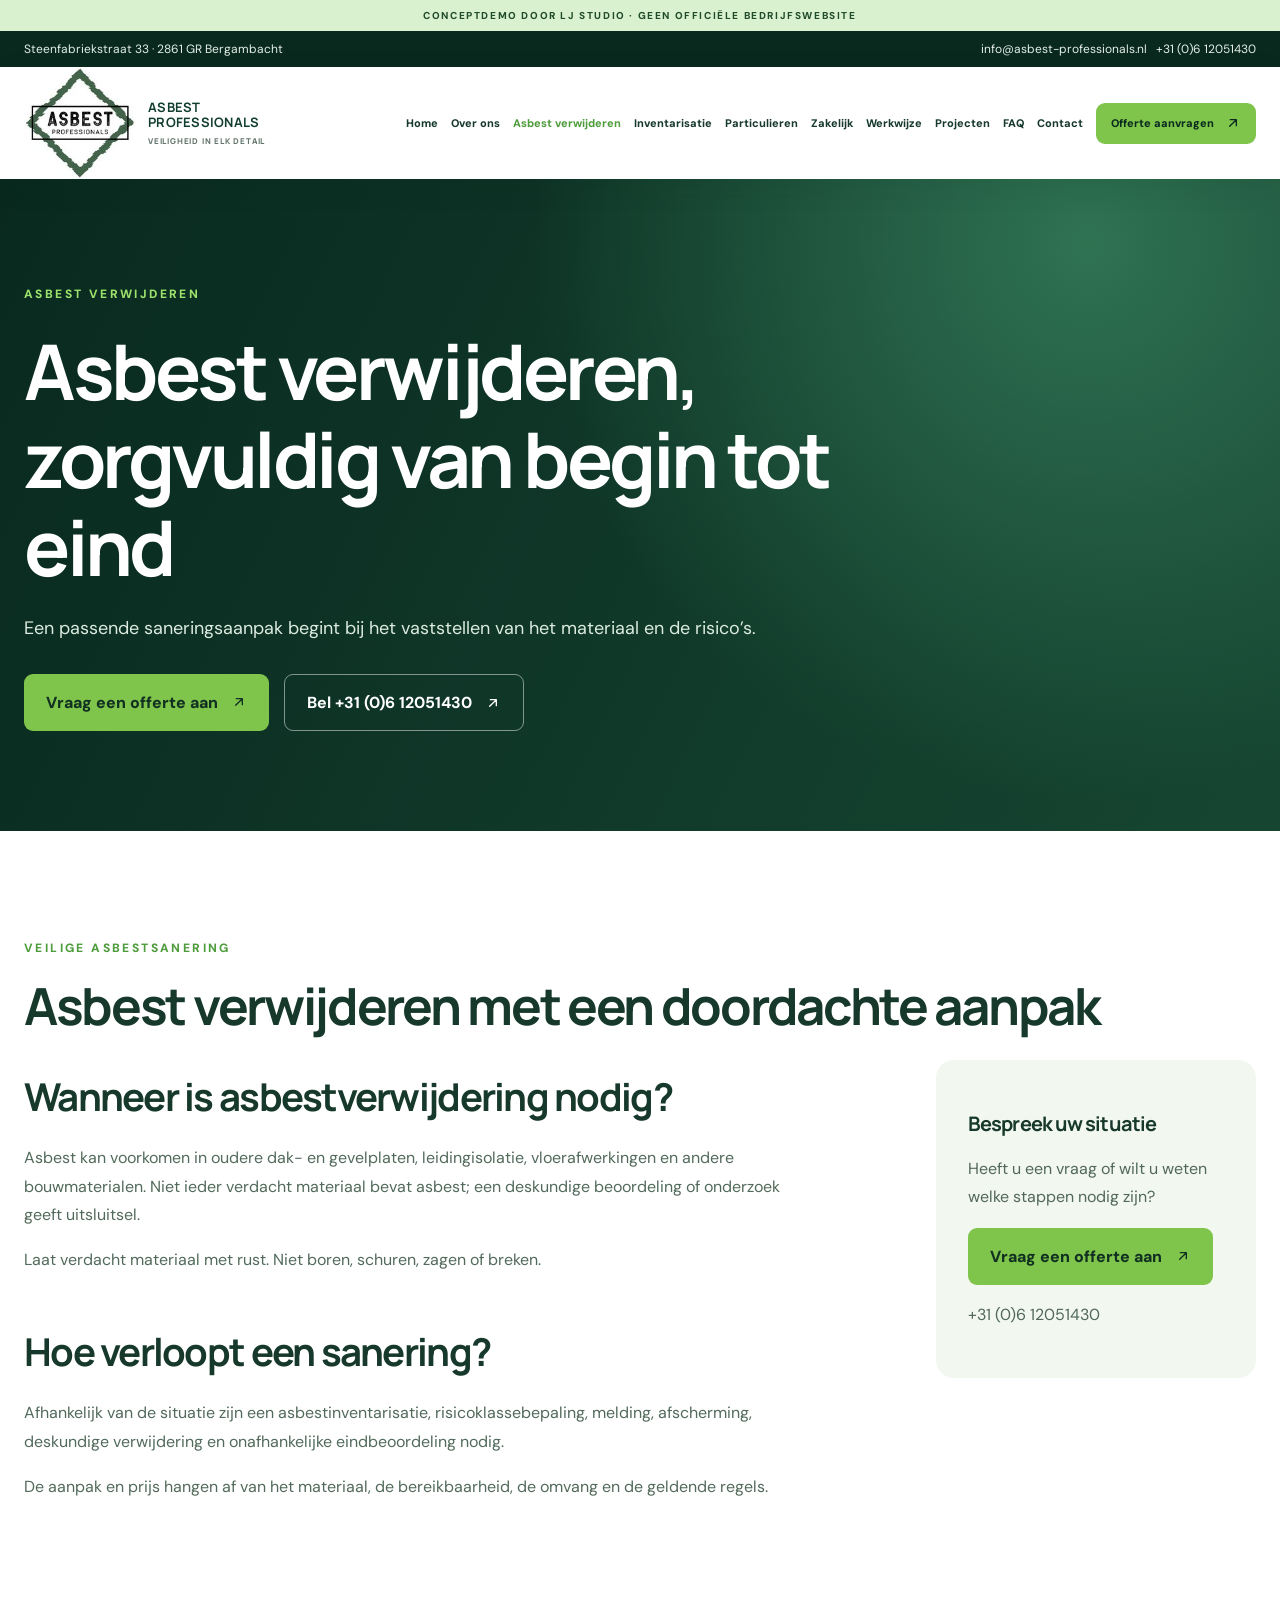
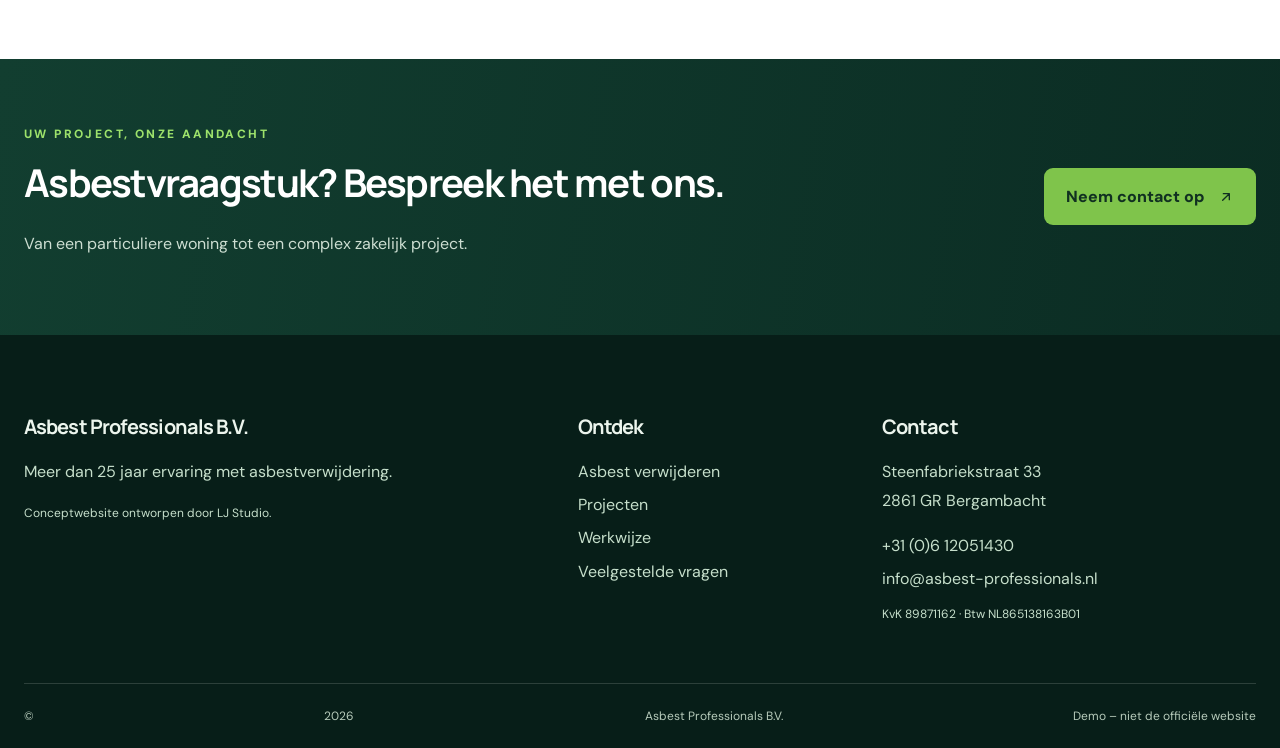
==== commit 6434e68e: "Telefoonnummers aangepast naar +31 (0)6" ====
--- a/asbest-verwijderen.html
+++ b/asbest-verwijderen.html
@@ -1 +1 @@
-<!doctype html><html lang="nl"><head><meta charset="utf-8"><meta name="viewport" content="width=device-width,initial-scale=1"><meta name="theme-color" content="#123e30"><title>Asbest verwijderen, zorgvuldig van begin tot eind | Asbest Professionals B.V.</title><meta name="description" content="Een passende saneringsaanpak begint bij het vaststellen van het materiaal en de risico’s."><meta name="robots" content="noindex,nofollow"><link rel="canonical" href="https://www.asbest-professionals.nl/asbest-verwijderen.html"><meta property="og:type" content="website"><meta property="og:locale" content="nl_NL"><meta property="og:title" content="Asbest verwijderen, zorgvuldig van begin tot eind"><meta property="og:description" content="Een passende saneringsaanpak begint bij het vaststellen van het materiaal en de risico’s."><meta property="og:url" content="https://www.asbest-professionals.nl/asbest-verwijderen.html"><meta property="og:image" content="https://impro.usercontent.one/appid/oneComWsb/domain/asbest-professionals.nl/media/asbest-professionals.nl/onewebmedia/original-5F8E7474-5B0B-4ED8-800B-7B8C0228FE6B.jpeg?etag=%228b2d0-66694ba5%22&amp;quality=85&amp;sourceContentType=image%2Fjpeg"><link rel="stylesheet" href="./style.css"><script defer src="./script.js"></script><script type="application/ld+json">{"@context": "https://schema.org", "@type": "GeneralContractor", "name": "Asbest Professionals B.V.", "url": "https://www.asbest-professionals.nl/", "telephone": "+31612051430", "email": "info@asbest-professionals.nl", "address": {"@type": "PostalAddress", "streetAddress": "Steenfabriekstraat 33", "postalCode": "2861 GR", "addressLocality": "Bergambacht", "addressCountry": "NL"}}</script></head><body><a class="skip" href="#inhoud">Direct naar inhoud</a><div class="demo">CONCEPTDEMO DOOR LJ STUDIO · GEEN OFFICIËLE BEDRIJFSWEBSITE</div><div class="utility"><div class="wrap"><span>Steenfabriekstraat 33 · 2861 GR Bergambacht</span><span><a href="mailto:info@asbest-professionals.nl">info@asbest-professionals.nl</a> &nbsp; <a href="tel:+31612051430">06 12051430</a></span></div></div><header class="site-header"><div class="wrap header-inner"><a class="brand" href="./index.html" aria-label="Asbest Professionals – home"><img src="./assets/logo.png" alt="Asbest Professionals B.V." class="site-logo" width="160" height="160"><span class="brand-words"><strong>ASBEST<br>PROFESSIONALS</strong><small>VEILIGHEID IN ELK DETAIL</small></span></a><button class="menu-toggle" aria-controls="mainnav" aria-expanded="false" type="button">☰ <span>Menu</span></button><nav id="mainnav" aria-label="Hoofdnavigatie"><a class="" href="./index.html">Home</a><a class="" href="./over-ons.html">Over ons</a><a class="current" href="./asbest-verwijderen.html">Asbest verwijderen</a><a class="" href="./asbestinventarisatie.html">Inventarisatie</a><a class="" href="./particulieren.html">Particulieren</a><a class="" href="./zakelijk.html">Zakelijk</a><a class="" href="./werkwijze.html">Werkwijze</a><a class="" href="./projecten.html">Projecten</a><a class="" href="./veelgestelde-vragen.html">FAQ</a><a class="" href="./contact.html">Contact</a><a class="nav-cta" href="./contact.html">Offerte aanvragen ↗</a></nav></div></header><main id="inhoud"><section class="page-hero"><div class="wrap"><span class="eyebrow">ASBEST VERWIJDEREN</span><h1>Asbest verwijderen, zorgvuldig van begin tot eind</h1><p>Een passende saneringsaanpak begint bij het vaststellen van het materiaal en de risico’s.</p><div class="hero-actions"><a class="button" href="contact.html">Vraag een offerte aan <span aria-hidden="true">↗</span></a><a class="ghost" href="tel:+31612051430">Bel 06 12051430 ↗</a></div></div></section><section class="section "><div class="wrap"><span class="eyebrow">VEILIGE ASBESTSANERING</span><h2>Asbest verwijderen met een doordachte aanpak</h2><div class="article-layout"><div><div class="prose"><h2>Wanneer is asbestverwijdering nodig?</h2><p>Asbest kan voorkomen in oudere dak- en gevelplaten, leidingisolatie, vloerafwerkingen en andere bouwmaterialen. Niet ieder verdacht materiaal bevat asbest; een deskundige beoordeling of onderzoek geeft uitsluitsel.</p><p>Laat verdacht materiaal met rust. Niet boren, schuren, zagen of breken.</p></div><div class="prose"><h2>Hoe verloopt een sanering?</h2><p>Afhankelijk van de situatie zijn een asbestinventarisatie, risicoklassebepaling, melding, afscherming, deskundige verwijdering en onafhankelijke eindbeoordeling nodig.</p><p>De aanpak en prijs hangen af van het materiaal, de bereikbaarheid, de omvang en de geldende regels.</p></div></div><aside class="sidebar"><h3>Bespreek uw situatie</h3><p>Heeft u een vraag of wilt u weten welke stappen nodig zijn?</p><a class="button" href="contact.html">Vraag een offerte aan <span aria-hidden="true">↗</span></a><p><a href="tel:+31612051430">06 12051430</a></p></aside></div></div></section></main><section class="cta-band"><div class="wrap cta-flex"><div><span class="eyebrow">UW PROJECT, ONZE AANDACHT</span><h2>Asbestvraagstuk? Bespreek het met ons.</h2><p>Van een particuliere woning tot een complex zakelijk project.</p></div><a class="button" href="contact.html">Neem contact op <span aria-hidden="true">↗</span></a></div></section><footer><div class="wrap footer-grid"><div><h3>Asbest Professionals B.V.</h3><p>Meer dan 25 jaar ervaring met asbestverwijdering.</p><p class="fine">Conceptwebsite ontworpen door LJ Studio.</p></div><div><h3>Ontdek</h3><a href="./asbest-verwijderen.html">Asbest verwijderen</a><a href="./projecten.html">Projecten</a><a href="./werkwijze.html">Werkwijze</a><a href="./veelgestelde-vragen.html">Veelgestelde vragen</a></div><div><h3>Contact</h3><p>Steenfabriekstraat 33<br>2861 GR Bergambacht</p><a href="tel:+31612051430">06 12051430</a><a href="mailto:info@asbest-professionals.nl">info@asbest-professionals.nl</a><p class="fine">KvK 89871162 · Btw NL865138163B01</p></div></div><div class="wrap footer-bottom">© <span id="year">2026</span> Asbest Professionals B.V. <span>Demo – niet de officiële website</span></div></footer></body></html>+<!doctype html><html lang="nl"><head><meta charset="utf-8"><meta name="viewport" content="width=device-width,initial-scale=1"><meta name="theme-color" content="#123e30"><title>Asbest verwijderen, zorgvuldig van begin tot eind | Asbest Professionals B.V.</title><meta name="description" content="Een passende saneringsaanpak begint bij het vaststellen van het materiaal en de risico’s."><meta name="robots" content="noindex,nofollow"><link rel="canonical" href="https://www.asbest-professionals.nl/asbest-verwijderen.html"><meta property="og:type" content="website"><meta property="og:locale" content="nl_NL"><meta property="og:title" content="Asbest verwijderen, zorgvuldig van begin tot eind"><meta property="og:description" content="Een passende saneringsaanpak begint bij het vaststellen van het materiaal en de risico’s."><meta property="og:url" content="https://www.asbest-professionals.nl/asbest-verwijderen.html"><meta property="og:image" content="https://impro.usercontent.one/appid/oneComWsb/domain/asbest-professionals.nl/media/asbest-professionals.nl/onewebmedia/original-5F8E7474-5B0B-4ED8-800B-7B8C0228FE6B.jpeg?etag=%228b2d0-66694ba5%22&amp;quality=85&amp;sourceContentType=image%2Fjpeg"><link rel="stylesheet" href="./style.css"><script defer src="./script.js"></script><script type="application/ld+json">{"@context": "https://schema.org", "@type": "GeneralContractor", "name": "Asbest Professionals B.V.", "url": "https://www.asbest-professionals.nl/", "telephone": "+31612051430", "email": "info@asbest-professionals.nl", "address": {"@type": "PostalAddress", "streetAddress": "Steenfabriekstraat 33", "postalCode": "2861 GR", "addressLocality": "Bergambacht", "addressCountry": "NL"}}</script></head><body><a class="skip" href="#inhoud">Direct naar inhoud</a><div class="demo">CONCEPTDEMO DOOR LJ STUDIO · GEEN OFFICIËLE BEDRIJFSWEBSITE</div><div class="utility"><div class="wrap"><span>Steenfabriekstraat 33 · 2861 GR Bergambacht</span><span><a href="mailto:info@asbest-professionals.nl">info@asbest-professionals.nl</a> &nbsp; <a href="tel:+31612051430">+31 (0)6 12051430</a></span></div></div><header class="site-header"><div class="wrap header-inner"><a class="brand" href="./index.html" aria-label="Asbest Professionals – home"><img src="./assets/logo.png" alt="Asbest Professionals B.V." class="site-logo" width="160" height="160"><span class="brand-words"><strong>ASBEST<br>PROFESSIONALS</strong><small>VEILIGHEID IN ELK DETAIL</small></span></a><button class="menu-toggle" aria-controls="mainnav" aria-expanded="false" type="button">☰ <span>Menu</span></button><nav id="mainnav" aria-label="Hoofdnavigatie"><a class="" href="./index.html">Home</a><a class="" href="./over-ons.html">Over ons</a><a class="current" href="./asbest-verwijderen.html">Asbest verwijderen</a><a class="" href="./asbestinventarisatie.html">Inventarisatie</a><a class="" href="./particulieren.html">Particulieren</a><a class="" href="./zakelijk.html">Zakelijk</a><a class="" href="./werkwijze.html">Werkwijze</a><a class="" href="./projecten.html">Projecten</a><a class="" href="./veelgestelde-vragen.html">FAQ</a><a class="" href="./contact.html">Contact</a><a class="nav-cta" href="./contact.html">Offerte aanvragen ↗</a></nav></div></header><main id="inhoud"><section class="page-hero"><div class="wrap"><span class="eyebrow">ASBEST VERWIJDEREN</span><h1>Asbest verwijderen, zorgvuldig van begin tot eind</h1><p>Een passende saneringsaanpak begint bij het vaststellen van het materiaal en de risico’s.</p><div class="hero-actions"><a class="button" href="contact.html">Vraag een offerte aan <span aria-hidden="true">↗</span></a><a class="ghost" href="tel:+31612051430">Bel +31 (0)6 12051430 ↗</a></div></div></section><section class="section "><div class="wrap"><span class="eyebrow">VEILIGE ASBESTSANERING</span><h2>Asbest verwijderen met een doordachte aanpak</h2><div class="article-layout"><div><div class="prose"><h2>Wanneer is asbestverwijdering nodig?</h2><p>Asbest kan voorkomen in oudere dak- en gevelplaten, leidingisolatie, vloerafwerkingen en andere bouwmaterialen. Niet ieder verdacht materiaal bevat asbest; een deskundige beoordeling of onderzoek geeft uitsluitsel.</p><p>Laat verdacht materiaal met rust. Niet boren, schuren, zagen of breken.</p></div><div class="prose"><h2>Hoe verloopt een sanering?</h2><p>Afhankelijk van de situatie zijn een asbestinventarisatie, risicoklassebepaling, melding, afscherming, deskundige verwijdering en onafhankelijke eindbeoordeling nodig.</p><p>De aanpak en prijs hangen af van het materiaal, de bereikbaarheid, de omvang en de geldende regels.</p></div></div><aside class="sidebar"><h3>Bespreek uw situatie</h3><p>Heeft u een vraag of wilt u weten welke stappen nodig zijn?</p><a class="button" href="contact.html">Vraag een offerte aan <span aria-hidden="true">↗</span></a><p><a href="tel:+31612051430">+31 (0)6 12051430</a></p></aside></div></div></section></main><section class="cta-band"><div class="wrap cta-flex"><div><span class="eyebrow">UW PROJECT, ONZE AANDACHT</span><h2>Asbestvraagstuk? Bespreek het met ons.</h2><p>Van een particuliere woning tot een complex zakelijk project.</p></div><a class="button" href="contact.html">Neem contact op <span aria-hidden="true">↗</span></a></div></section><footer><div class="wrap footer-grid"><div><h3>Asbest Professionals B.V.</h3><p>Meer dan 25 jaar ervaring met asbestverwijdering.</p><p class="fine">Conceptwebsite ontworpen door LJ Studio.</p></div><div><h3>Ontdek</h3><a href="./asbest-verwijderen.html">Asbest verwijderen</a><a href="./projecten.html">Projecten</a><a href="./werkwijze.html">Werkwijze</a><a href="./veelgestelde-vragen.html">Veelgestelde vragen</a></div><div><h3>Contact</h3><p>Steenfabriekstraat 33<br>2861 GR Bergambacht</p><a href="tel:+31612051430">+31 (0)6 12051430</a><a href="mailto:info@asbest-professionals.nl">info@asbest-professionals.nl</a><p class="fine">KvK 89871162 · Btw NL865138163B01</p></div></div><div class="wrap footer-bottom">© <span id="year">2026</span> Asbest Professionals B.V. <span>Demo – niet de officiële website</span></div></footer></body></html>
--- a/style.css
+++ b/style.css
@@ -41,3 +41,66 @@
 .hero-slideshow .hero-grid{position:relative;z-index:1}
 @media(max-width:750px){.hero-slideshow .hero-slide-overlay{background:linear-gradient(90deg,rgba(9,41,31,.94),rgba(9,41,31,.73))}.hero-slideshow .hero-slide{background-position:center}}
 @media(prefers-reduced-motion:reduce){.hero-slideshow .hero-slide{transition:none!important}}
+
+/* LJ Studio: interactieve werkwijze en subtiele animaties */
+.process-showcase{margin:28px 0 44px;border:1px solid var(--border);border-radius:24px;overflow:hidden;background:#f6f9f4;box-shadow:0 14px 36px #123e3010}
+.process-track{display:grid;grid-template-columns:repeat(4,minmax(0,1fr));background:#fff;border-bottom:1px solid var(--border)}
+.process-step{position:relative;min-width:0;border:0;background:transparent;color:var(--ink);padding:20px 6px 16px;display:flex;align-items:center;flex-direction:column;gap:8px;cursor:pointer;font-size:clamp(11px,1.3vw,14px);font-weight:700;line-height:1.25}
+.process-step:after{content:"";position:absolute;bottom:0;left:12%;right:12%;height:3px;background:transparent;border-radius:4px}
+.process-step.is-current:after{background:var(--leaf)}.process-step.is-current .process-step-icon{background:var(--forest);color:#fff;transform:scale(1.07)}
+.process-step-icon{display:grid;place-items:center;width:46px;height:46px;border-radius:50%;background:#e6efe3;color:var(--forest);font-size:25px;transition:transform .3s,background .3s,color .3s}
+.process-step:focus-visible,.process-pause:focus-visible{outline:3px solid var(--leaf);outline-offset:-3px}
+.process-display{display:grid;grid-template-columns:170px minmax(0,1fr);align-items:center;gap:28px;padding:32px clamp(20px,4vw,48px);min-height:225px}
+.process-art{height:142px;width:142px;border-radius:50%;display:grid;place-items:center;background:linear-gradient(140deg,#d6ead0,#e9f2e4);position:relative;isolation:isolate}
+.process-art-icon{font-size:68px;line-height:1;color:var(--forest);z-index:1;animation:process-pop .55s both}
+.process-art-orbit{position:absolute;inset:8px;border:2px dashed #83ae7a;border-radius:50%;animation:process-spin 16s linear infinite}
+.process-kicker{font-size:12px;letter-spacing:.13em;font-weight:800;color:var(--leaf)}.process-heading{margin:6px 0 8px;font-size:clamp(22px,3vw,32px)}.process-copy{margin:0;max-width:60ch}
+.process-controls{padding:12px 22px 18px;display:flex;justify-content:space-between;align-items:center;gap:12px;flex-wrap:wrap}
+.process-pause{background:transparent;border:1px solid #a4bda4;border-radius:999px;padding:7px 15px;cursor:pointer;color:var(--forest);font-weight:700}.process-hint{font-size:12px;color:var(--muted)}
+@keyframes process-pop{from{transform:scale(.6);opacity:0}to{transform:scale(1);opacity:1}}@keyframes process-spin{to{transform:rotate(360deg)}}
+@media(max-width:600px){.process-display{grid-template-columns:1fr;justify-items:center;text-align:center;gap:14px;padding:24px 16px}.process-art{height:104px;width:104px}.process-art-icon{font-size:49px}.process-step{padding:12px 3px;font-size:10px;overflow-wrap:anywhere}.process-step-icon{height:34px;width:34px;font-size:19px}.process-controls{justify-content:center}.process-hint{display:none}}
+@media(prefers-reduced-motion:reduce){.process-art-icon,.process-art-orbit{animation:none!important}.process-step-icon{transition:none}}
+/* Zachte entree van kaarten: alleen na JS-activatie */
+.js-motion .motion-reveal{opacity:0;transform:translateY(13px);transition:opacity .55s ease,transform .55s ease}.js-motion .motion-reveal.is-visible{opacity:1;transform:none}
+@media(prefers-reduced-motion:reduce){.js-motion .motion-reveal{opacity:1;transform:none;transition:none}}
+/* Compacte mobiele contactactie; laat ruimte voor vaste knop */
+.mobile-contact-bar{display:none}
+@media(max-width:750px){body.has-mobile-contact{padding-bottom:76px}.mobile-contact-bar{display:grid;grid-template-columns:1fr 1fr;gap:10px;position:fixed;bottom:0;left:0;right:0;z-index:80;padding:10px max(12px,env(safe-area-inset-right)) calc(10px + env(safe-area-inset-bottom)) max(12px,env(safe-area-inset-left));background:#fff;box-shadow:0 -5px 25px #102e2125}.mobile-contact-bar a{display:flex;align-items:center;justify-content:center;min-height:46px;border-radius:9px;background:var(--forest);color:#fff;font-size:14px;font-weight:700;text-align:center;line-height:1.2}.mobile-contact-bar a:first-child{background:#e8f0e5;color:var(--forest)}.mobile-contact-bar a:focus-visible{outline:3px solid var(--leaf);outline-offset:2px}}
+/* Pijltjes netjes op mobiel en tablet */
+.button,
+.ghost,
+.nav-cta {
+  display: inline-flex;
+  align-items: center;
+  justify-content: center;
+  gap: 8px;
+  text-align: center;
+}
+
+.button span[aria-hidden="true"],
+.ghost span[aria-hidden="true"] {
+  display: inline-block;
+  flex-shrink: 0;
+  font-family: Arial, sans-serif;
+  font-style: normal;
+  font-variant-emoji: text;
+  line-height: 1;
+}
+
+@media (max-width: 768px) {
+  .button,
+  .ghost,
+  .nav-cta {
+    flex-wrap: wrap;
+  }
+}
+
+/* Mobiele navigatie: groene menuknop */
+.menu-toggle {
+    color: #123e30 !important;
+    -webkit-text-fill-color: #123e30;
+}
+
+.menu-toggle span {
+    color: #123e30 !important;
+}
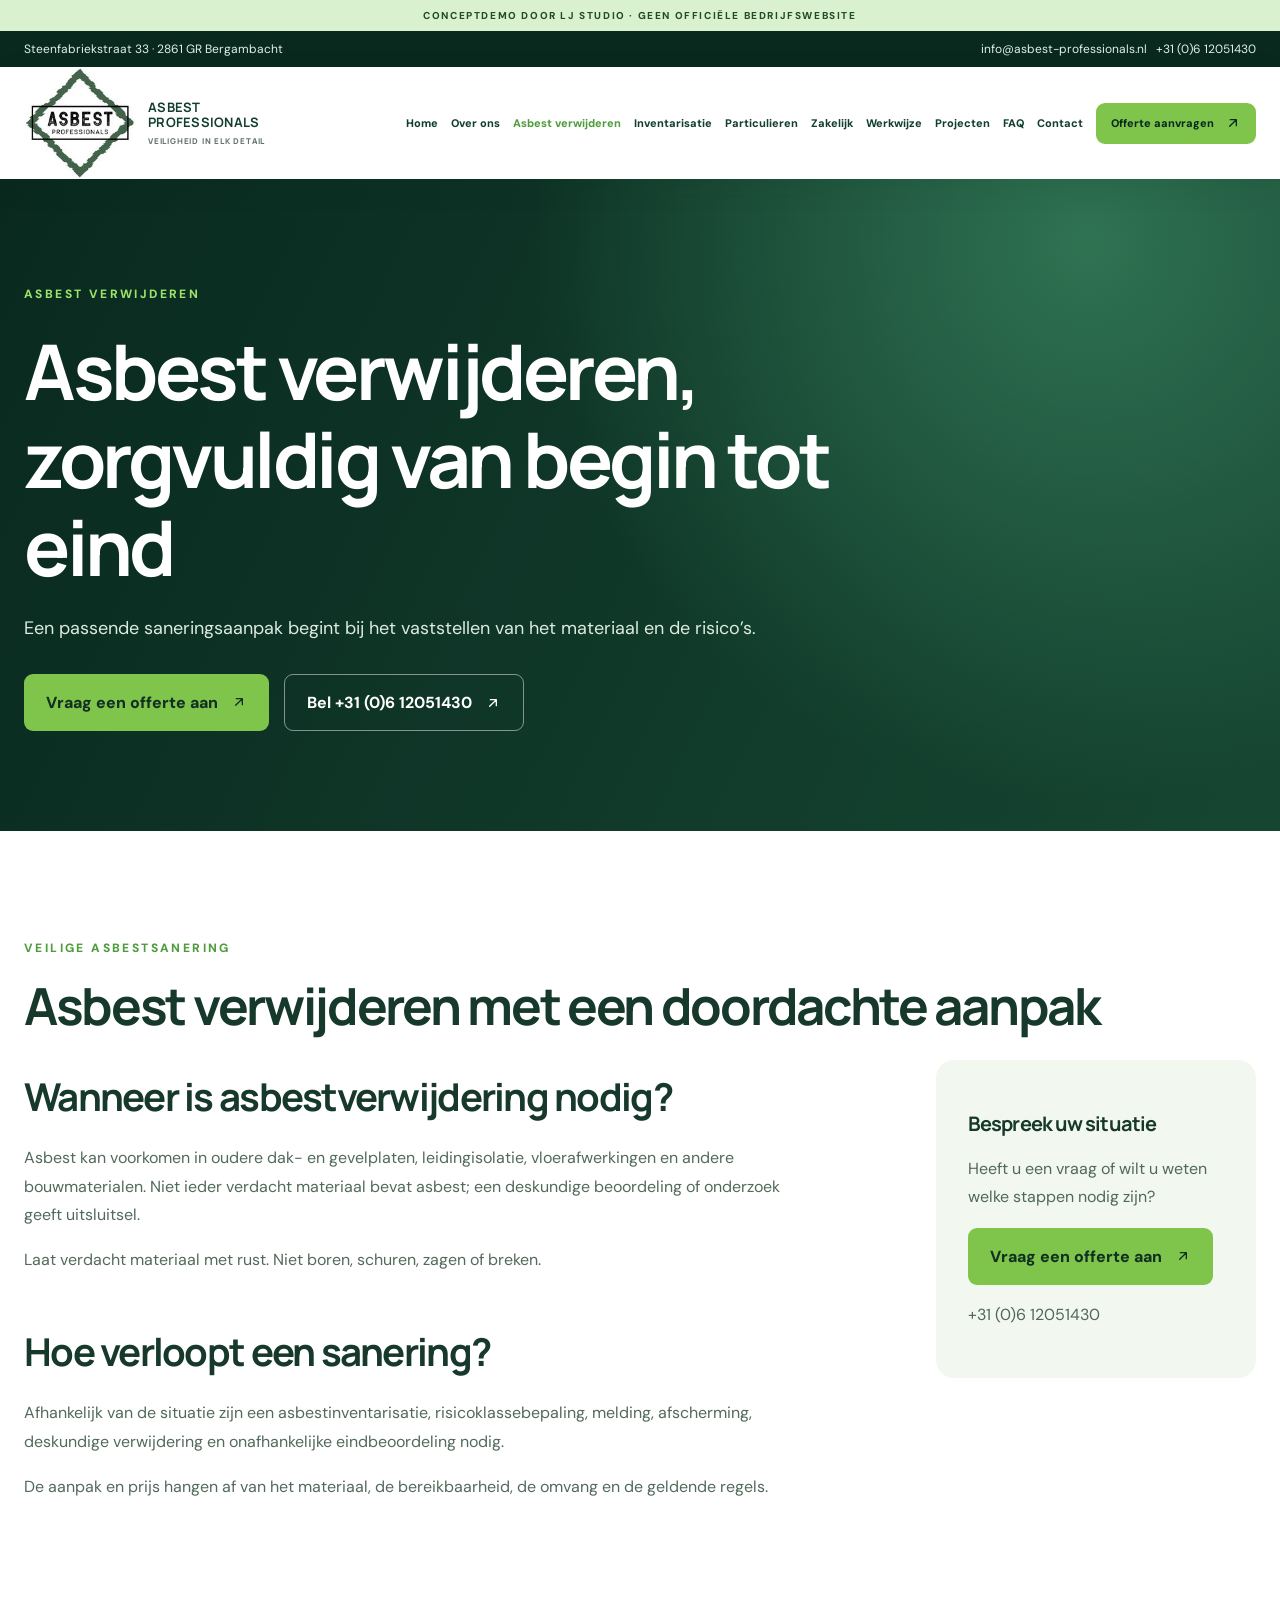
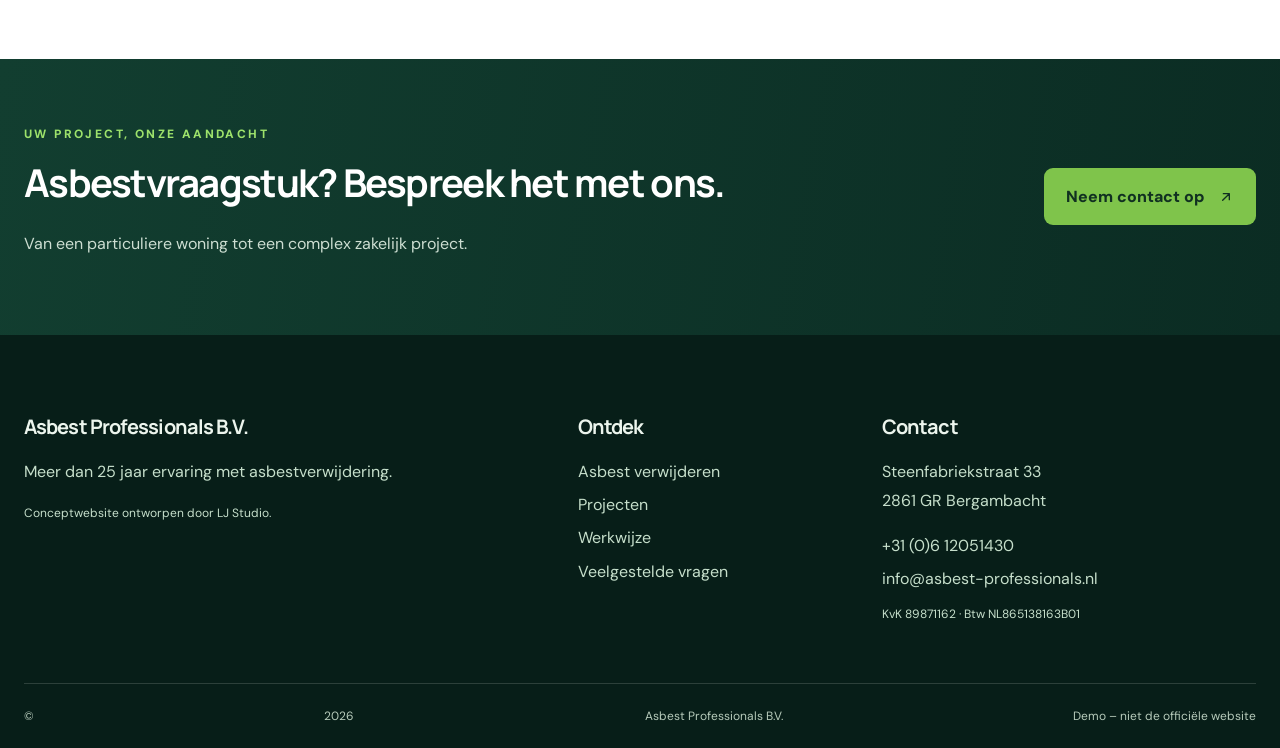
==== commit 08fa4b0f: "Add files via upload" ====
--- a/asbest-verwijderen.html
+++ b/asbest-verwijderen.html
@@ -1 +1,33 @@
-<!doctype html><html lang="nl"><head><meta charset="utf-8"><meta name="viewport" content="width=device-width,initial-scale=1"><meta name="theme-color" content="#123e30"><title>Asbest verwijderen, zorgvuldig van begin tot eind | Asbest Professionals B.V.</title><meta name="description" content="Een passende saneringsaanpak begint bij het vaststellen van het materiaal en de risico’s."><meta name="robots" content="noindex,nofollow"><link rel="canonical" href="https://www.asbest-professionals.nl/asbest-verwijderen.html"><meta property="og:type" content="website"><meta property="og:locale" content="nl_NL"><meta property="og:title" content="Asbest verwijderen, zorgvuldig van begin tot eind"><meta property="og:description" content="Een passende saneringsaanpak begint bij het vaststellen van het materiaal en de risico’s."><meta property="og:url" content="https://www.asbest-professionals.nl/asbest-verwijderen.html"><meta property="og:image" content="https://impro.usercontent.one/appid/oneComWsb/domain/asbest-professionals.nl/media/asbest-professionals.nl/onewebmedia/original-5F8E7474-5B0B-4ED8-800B-7B8C0228FE6B.jpeg?etag=%228b2d0-66694ba5%22&amp;quality=85&amp;sourceContentType=image%2Fjpeg"><link rel="stylesheet" href="./style.css"><script defer src="./script.js"></script><script type="application/ld+json">{"@context": "https://schema.org", "@type": "GeneralContractor", "name": "Asbest Professionals B.V.", "url": "https://www.asbest-professionals.nl/", "telephone": "+31612051430", "email": "info@asbest-professionals.nl", "address": {"@type": "PostalAddress", "streetAddress": "Steenfabriekstraat 33", "postalCode": "2861 GR", "addressLocality": "Bergambacht", "addressCountry": "NL"}}</script></head><body><a class="skip" href="#inhoud">Direct naar inhoud</a><div class="demo">CONCEPTDEMO DOOR LJ STUDIO · GEEN OFFICIËLE BEDRIJFSWEBSITE</div><div class="utility"><div class="wrap"><span>Steenfabriekstraat 33 · 2861 GR Bergambacht</span><span><a href="mailto:info@asbest-professionals.nl">info@asbest-professionals.nl</a> &nbsp; <a href="tel:+31612051430">+31 (0)6 12051430</a></span></div></div><header class="site-header"><div class="wrap header-inner"><a class="brand" href="./index.html" aria-label="Asbest Professionals – home"><img src="./assets/logo.png" alt="Asbest Professionals B.V." class="site-logo" width="160" height="160"><span class="brand-words"><strong>ASBEST<br>PROFESSIONALS</strong><small>VEILIGHEID IN ELK DETAIL</small></span></a><button class="menu-toggle" aria-controls="mainnav" aria-expanded="false" type="button">☰ <span>Menu</span></button><nav id="mainnav" aria-label="Hoofdnavigatie"><a class="" href="./index.html">Home</a><a class="" href="./over-ons.html">Over ons</a><a class="current" href="./asbest-verwijderen.html">Asbest verwijderen</a><a class="" href="./asbestinventarisatie.html">Inventarisatie</a><a class="" href="./particulieren.html">Particulieren</a><a class="" href="./zakelijk.html">Zakelijk</a><a class="" href="./werkwijze.html">Werkwijze</a><a class="" href="./projecten.html">Projecten</a><a class="" href="./veelgestelde-vragen.html">FAQ</a><a class="" href="./contact.html">Contact</a><a class="nav-cta" href="./contact.html">Offerte aanvragen ↗</a></nav></div></header><main id="inhoud"><section class="page-hero"><div class="wrap"><span class="eyebrow">ASBEST VERWIJDEREN</span><h1>Asbest verwijderen, zorgvuldig van begin tot eind</h1><p>Een passende saneringsaanpak begint bij het vaststellen van het materiaal en de risico’s.</p><div class="hero-actions"><a class="button" href="contact.html">Vraag een offerte aan <span aria-hidden="true">↗</span></a><a class="ghost" href="tel:+31612051430">Bel +31 (0)6 12051430 ↗</a></div></div></section><section class="section "><div class="wrap"><span class="eyebrow">VEILIGE ASBESTSANERING</span><h2>Asbest verwijderen met een doordachte aanpak</h2><div class="article-layout"><div><div class="prose"><h2>Wanneer is asbestverwijdering nodig?</h2><p>Asbest kan voorkomen in oudere dak- en gevelplaten, leidingisolatie, vloerafwerkingen en andere bouwmaterialen. Niet ieder verdacht materiaal bevat asbest; een deskundige beoordeling of onderzoek geeft uitsluitsel.</p><p>Laat verdacht materiaal met rust. Niet boren, schuren, zagen of breken.</p></div><div class="prose"><h2>Hoe verloopt een sanering?</h2><p>Afhankelijk van de situatie zijn een asbestinventarisatie, risicoklassebepaling, melding, afscherming, deskundige verwijdering en onafhankelijke eindbeoordeling nodig.</p><p>De aanpak en prijs hangen af van het materiaal, de bereikbaarheid, de omvang en de geldende regels.</p></div></div><aside class="sidebar"><h3>Bespreek uw situatie</h3><p>Heeft u een vraag of wilt u weten welke stappen nodig zijn?</p><a class="button" href="contact.html">Vraag een offerte aan <span aria-hidden="true">↗</span></a><p><a href="tel:+31612051430">+31 (0)6 12051430</a></p></aside></div></div></section></main><section class="cta-band"><div class="wrap cta-flex"><div><span class="eyebrow">UW PROJECT, ONZE AANDACHT</span><h2>Asbestvraagstuk? Bespreek het met ons.</h2><p>Van een particuliere woning tot een complex zakelijk project.</p></div><a class="button" href="contact.html">Neem contact op <span aria-hidden="true">↗</span></a></div></section><footer><div class="wrap footer-grid"><div><h3>Asbest Professionals B.V.</h3><p>Meer dan 25 jaar ervaring met asbestverwijdering.</p><p class="fine">Conceptwebsite ontworpen door LJ Studio.</p></div><div><h3>Ontdek</h3><a href="./asbest-verwijderen.html">Asbest verwijderen</a><a href="./projecten.html">Projecten</a><a href="./werkwijze.html">Werkwijze</a><a href="./veelgestelde-vragen.html">Veelgestelde vragen</a></div><div><h3>Contact</h3><p>Steenfabriekstraat 33<br>2861 GR Bergambacht</p><a href="tel:+31612051430">+31 (0)6 12051430</a><a href="mailto:info@asbest-professionals.nl">info@asbest-professionals.nl</a><p class="fine">KvK 89871162 · Btw NL865138163B01</p></div></div><div class="wrap footer-bottom">© <span id="year">2026</span> Asbest Professionals B.V. <span>Demo – niet de officiële website</span></div></footer></body></html>+<!doctype html><html lang="nl"><head><meta charset="utf-8"><meta name="viewport" content="width=device-width,initial-scale=1"><meta name="theme-color" content="#123e30"><title>Asbest verwijderen, zorgvuldig van begin tot eind | Asbest Professionals B.V.</title><meta name="description" content="Een passende saneringsaanpak begint bij het vaststellen van het materiaal en de risico’s."><meta name="robots" content="noindex,nofollow"><link rel="canonical" href="https://www.asbest-professionals.nl/asbest-verwijderen.html"><meta property="og:type" content="website"><meta property="og:locale" content="nl_NL"><meta property="og:title" content="Asbest verwijderen, zorgvuldig van begin tot eind"><meta property="og:description" content="Een passende saneringsaanpak begint bij het vaststellen van het materiaal en de risico’s."><meta property="og:url" content="https://www.asbest-professionals.nl/asbest-verwijderen.html"><meta property="og:image" content="https://impro.usercontent.one/appid/oneComWsb/domain/asbest-professionals.nl/media/asbest-professionals.nl/onewebmedia/original-5F8E7474-5B0B-4ED8-800B-7B8C0228FE6B.jpeg?etag=%228b2d0-66694ba5%22&amp;quality=85&amp;sourceContentType=image%2Fjpeg"><link rel="stylesheet" href="./style.css"><script defer src="./script.js"></script><script type="application/ld+json">{"@context": "https://schema.org", "@type": "GeneralContractor", "name": "Asbest Professionals B.V.", "url": "https://www.asbest-professionals.nl/", "telephone": "+31612051430", "email": "info@asbest-professionals.nl", "address": {"@type": "PostalAddress", "streetAddress": "Steenfabriekstraat 33", "postalCode": "2861 GR", "addressLocality": "Bergambacht", "addressCountry": "NL"}}</script><style id="ljstudio-mobile-utility-fix">
+/* Houd de groene contactbalk ook op mobiele schermen zichtbaar. */
+@media (max-width: 767px) {
+  body .utility {
+    display: block !important;
+    visibility: visible !important;
+    background: #092f24 !important;
+    color: #fff !important;
+    height: auto !important;
+  }
+  body .utility .wrap {
+    display: flex !important;
+    flex-direction: column !important;
+    align-items: center !important;
+    justify-content: center !important;
+    gap: 5px !important;
+    padding: 9px 12px !important;
+    text-align: center !important;
+  }
+  body .utility span,
+  body .utility a {
+    color: #fff !important;
+    font-size: 12px !important;
+    line-height: 1.5 !important;
+  }
+  body .utility span {
+    display: inline !important;
+  }
+  body .utility a {
+    text-decoration: none;
+  }
+}
+</style></head><body><a class="skip" href="#inhoud">Direct naar inhoud</a><div class="demo">CONCEPTDEMO DOOR LJ STUDIO · GEEN OFFICIËLE BEDRIJFSWEBSITE</div><div class="utility"><div class="wrap"><span>Steenfabriekstraat 33 · 2861 GR Bergambacht</span><span><a href="mailto:info@asbest-professionals.nl">info@asbest-professionals.nl</a> &nbsp; <a href="tel:+31612051430">+31 (0)6 12051430</a></span></div></div><header class="site-header"><div class="wrap header-inner"><a class="brand" href="./index.html" aria-label="Asbest Professionals – home"><img src="./assets/logo.png" alt="Asbest Professionals B.V." class="site-logo" width="160" height="160"><span class="brand-words"><strong>ASBEST<br>PROFESSIONALS</strong><small>VEILIGHEID IN ELK DETAIL</small></span></a><button class="menu-toggle" aria-controls="mainnav" aria-expanded="false" type="button">☰ <span>Menu</span></button><nav id="mainnav" aria-label="Hoofdnavigatie"><a class="" href="./index.html">Home</a><a class="" href="./over-ons.html">Over ons</a><a class="current" href="./asbest-verwijderen.html">Asbest verwijderen</a><a class="" href="./asbestinventarisatie.html">Inventarisatie</a><a class="" href="./particulieren.html">Particulieren</a><a class="" href="./zakelijk.html">Zakelijk</a><a class="" href="./werkwijze.html">Werkwijze</a><a class="" href="./projecten.html">Projecten</a><a class="" href="./veelgestelde-vragen.html">FAQ</a><a class="" href="./contact.html">Contact</a><a class="nav-cta" href="./contact.html">Offerte aanvragen ↗</a></nav></div></header><main id="inhoud"><section class="page-hero"><div class="wrap"><span class="eyebrow">ASBEST VERWIJDEREN</span><h1>Asbest verwijderen, zorgvuldig van begin tot eind</h1><p>Een passende saneringsaanpak begint bij het vaststellen van het materiaal en de risico’s.</p><div class="hero-actions"><a class="button" href="contact.html">Vraag een offerte aan <span aria-hidden="true">↗</span></a><a class="ghost" href="tel:+31612051430">Bel +31 (0)6 12051430 ↗</a></div></div></section><section class="section "><div class="wrap"><span class="eyebrow">VEILIGE ASBESTSANERING</span><h2>Asbest verwijderen met een doordachte aanpak</h2><div class="article-layout"><div><div class="prose"><h2>Wanneer is asbestverwijdering nodig?</h2><p>Asbest kan voorkomen in oudere dak- en gevelplaten, leidingisolatie, vloerafwerkingen en andere bouwmaterialen. Niet ieder verdacht materiaal bevat asbest; een deskundige beoordeling of onderzoek geeft uitsluitsel.</p><p>Laat verdacht materiaal met rust. Niet boren, schuren, zagen of breken.</p></div><div class="prose"><h2>Hoe verloopt een sanering?</h2><p>Afhankelijk van de situatie zijn een asbestinventarisatie, risicoklassebepaling, melding, afscherming, deskundige verwijdering en onafhankelijke eindbeoordeling nodig.</p><p>De aanpak en prijs hangen af van het materiaal, de bereikbaarheid, de omvang en de geldende regels.</p></div></div><aside class="sidebar"><h3>Bespreek uw situatie</h3><p>Heeft u een vraag of wilt u weten welke stappen nodig zijn?</p><a class="button" href="contact.html">Vraag een offerte aan <span aria-hidden="true">↗</span></a><p><a href="tel:+31612051430">+31 (0)6 12051430</a></p></aside></div></div></section></main><section class="cta-band"><div class="wrap cta-flex"><div><span class="eyebrow">UW PROJECT, ONZE AANDACHT</span><h2>Asbestvraagstuk? Bespreek het met ons.</h2><p>Van een particuliere woning tot een complex zakelijk project.</p></div><a class="button" href="contact.html">Neem contact op <span aria-hidden="true">↗</span></a></div></section><footer><div class="wrap footer-grid"><div><h3>Asbest Professionals B.V.</h3><p>Meer dan 25 jaar ervaring met asbestverwijdering.</p><p class="fine">Conceptwebsite ontworpen door LJ Studio.</p></div><div><h3>Ontdek</h3><a href="./asbest-verwijderen.html">Asbest verwijderen</a><a href="./projecten.html">Projecten</a><a href="./werkwijze.html">Werkwijze</a><a href="./veelgestelde-vragen.html">Veelgestelde vragen</a></div><div><h3>Contact</h3><p>Steenfabriekstraat 33<br>2861 GR Bergambacht</p><a href="tel:+31612051430">+31 (0)6 12051430</a><a href="mailto:info@asbest-professionals.nl">info@asbest-professionals.nl</a><p class="fine">KvK 89871162 · Btw NL865138163B01</p></div></div><div class="wrap footer-bottom">© <span id="year">2026</span> Asbest Professionals B.V. <span>Demo – niet de officiële website</span></div></footer></body></html>
--- a/style.css
+++ b/style.css
@@ -104,3 +104,23 @@
 .menu-toggle span {
     color: #123e30 !important;
 }
+
+/* Navigatie: leesbare groene tekst */
+.site-header nav a:not(.nav-cta) {
+  color: #123e30;
+}
+
+.site-header nav a.current:not(.nav-cta),
+.site-header nav a:hover:not(.nav-cta) {
+  color: #4e9c3b;
+}
+
+@media (max-width: 750px) {
+  .site-header nav.open {
+    background: #ffffff;
+  }
+
+  .site-header nav.open a:not(.nav-cta) {
+    color: #123e30;
+  }
+}
